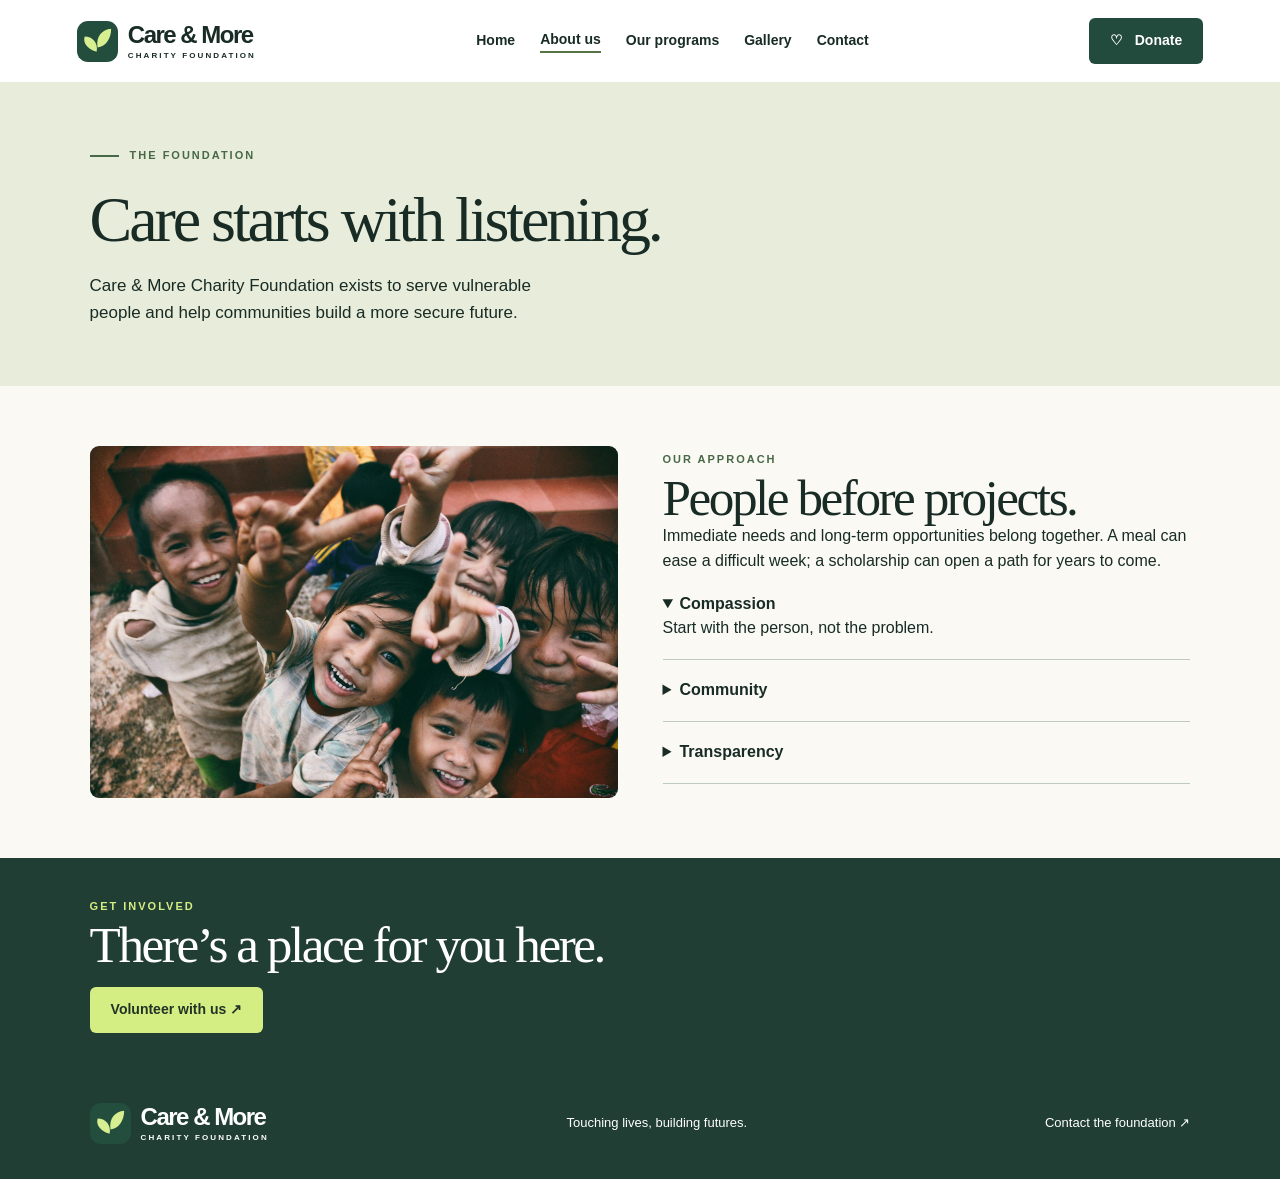
==== about.html @ abaeac08 "Add files via upload" ====
<!doctype html><html lang="en"><head><meta charset="utf-8"><meta name="viewport" content="width=device-width,initial-scale=1"><title>About us | Care &amp; More Charity Foundation</title><link rel="stylesheet" href="style.css"><script defer src="main.js"></script></head><body><a class="skip" href="#main">Skip to content</a><header><a class="brand" href="index.html"><svg class="mark" viewBox="0 0 48 48" aria-hidden="true"><rect width="48" height="48" rx="13" fill="#234d3c"/><g fill="#d7ee91"><path d="M23 36C10 32 7 24 9 18c9 0 16 7 14 18Z"/><path d="M24 31c-2-13 5-21 16-22 0 11-6 21-16 22Z"/></g></svg><span>Care &amp; More<small>CHARITY FOUNDATION</small></span></a><button aria-expanded="false" aria-controls="navigation" class="menu">Menu</button><nav id="navigation"><a  href="index.html">Home</a><a aria-current=page href="about.html">About us</a><a  href="services.html">Our programs</a><a  href="gallery.html">Gallery</a><a  href="contact.html">Contact</a></nav><a class="btn dark" href="donate.html">♡ &nbsp; Donate</a></header><main id="main"><section class="intro"><span class="ey">The foundation</span><h1>Care starts with listening.</h1><p>Care & More Charity Foundation exists to serve vulnerable people and help communities build a more secure future.</p></section><section class="section split"><img class="feature" src="img/hero.jpg" alt="Children gathered together outdoors"><div><span class="ey">Our approach</span><h2>People before projects.</h2><p>Immediate needs and long-term opportunities belong together. A meal can ease a difficult week; a scholarship can open a path for years to come.</p><details open><summary>Compassion</summary>Start with the person, not the problem.</details><details><summary>Community</summary>Listen to local priorities before deciding how to help.</details><details><summary>Transparency</summary>Make it easy to ask questions about our work.</details></div></section><section class="band"><span class="ey" style="color:#d5ee83">Get involved</span><h2>There’s a place for you here.</h2><a class="btn" href="contact.html?topic=Volunteering">Volunteer with us ↗</a></section></main><footer><a class="brand" href="index.html"><svg class="mark" viewBox="0 0 48 48" aria-hidden="true"><rect width="48" height="48" rx="13" fill="#234d3c"/><g fill="#d7ee91"><path d="M23 36C10 32 7 24 9 18c9 0 16 7 14 18Z"/><path d="M24 31c-2-13 5-21 16-22 0 11-6 21-16 22Z"/></g></svg><span>Care &amp; More<small>CHARITY FOUNDATION</small></span></a><span>Touching lives, building futures.</span><a href="contact.html">Contact the foundation ↗</a></footer></body></html>
---- style.css ----
*{box-sizing:border-box}body{margin:0;color:#182b25;background:#faf9f3;font:16px/1.55 Arial,Helvetica,sans-serif}a{color:inherit;text-decoration:none}a:hover{text-decoration:underline;text-underline-offset:4px}header,footer,.row,.brand,nav,.actions,.strip,.caption{display:flex;align-items:center}header{height:82px;justify-content:space-between;background:white;padding:0 6%;gap:20px}.brand{gap:10px;line-height:1;font-size:24px;font-weight:800;letter-spacing:-1.5px}.brand small{display:block;font-size:8px;letter-spacing:2.1px;margin-top:5px}.mark{width:41px;height:41px}nav{gap:25px;font-size:14px;font-weight:600}nav a[aria-current]{border-bottom:2px solid #577446}.btn,button{display:inline-flex;align-items:center;justify-content:center;gap:14px;border:0;background:#d5ee83;color:#203326;border-radius:6px;padding:13px 21px;font:700 14px/1.4 Arial;cursor:pointer}.dark{background:#234b3d;color:white}.hero{position:relative;isolation:isolate;background:#24372c;color:white;padding:74px 7% 80px;min-height:520px}.hero:before{content:'';position:absolute;inset:0;background:linear-gradient(90deg,rgba(11,29,21,.9),rgba(12,27,21,.64) 40%,rgba(9,20,16,.06) 82%),url(img/hero.jpg) center 43%/cover;z-index:-1}.ey{font-size:11px;letter-spacing:2px;text-transform:uppercase;font-weight:800;color:#476948}.hero .ey{color:#e4f5b4}.hero .ey:before,.intro .ey:before{content:'';display:inline-block;width:29px;height:2px;background:currentColor;vertical-align:middle;margin-right:11px}h1,h2,h3,p{margin:0}h1,h2,h3{line-height:1.04;letter-spacing:-.048em}h1,h2{font-family:Georgia,serif;font-weight:400}h1{font-size:clamp(50px,6.5vw,96px);margin:20px 0}em{color:#daef9a}.hero p,.intro p{max-width:490px;font-size:17px}.actions{gap:23px;margin-top:27px}.textlink{font-size:14px;font-weight:700;border-bottom:1px solid currentColor}.caption{position:absolute;bottom:24px;right:6%;gap:10px;font:10px monospace;letter-spacing:1px}.strip{background:#204d3e;color:white;justify-content:space-between;padding:23px 7%;gap:20px}.strip>div{display:flex;align-items:center;gap:14px}.strip strong{font:36px Georgia;color:#d8eb9e}.strip span{font-size:13px}.section,.intro{padding:60px 7%}.intro{background:#e8eddb}.intro h1{font-size:clamp(42px,5vw,72px)}.row{justify-content:space-between;gap:20px;margin:10px 0 28px}h2{font-size:clamp(36px,4vw,57px)}.grid{display:grid;grid-template-columns:repeat(3,1fr);gap:24px}.card{border-bottom:1px solid #bfc9b7;padding:0 0 24px}.pic{position:relative;margin-bottom:18px}.pic img,.feature{width:100%;height:235px;object-fit:cover;border-radius:9px}.tag{position:absolute;top:13px;left:13px;background:#faf9f3;border-radius:20px;padding:5px 12px;font-size:10px;font-weight:bold;letter-spacing:1px}.card h3{font:normal 29px Georgia;margin:9px 0}.card p{color:#516259}.split{display:grid;grid-template-columns:1fr 1fr;gap:45px}.feature{height:100%;min-height:270px}.form{display:grid;gap:15px;max-width:640px}label{font-weight:700;font-size:14px}input,select,textarea{display:block;width:100%;padding:12px;border:1px solid #a6b5aa;background:white;border-radius:5px;font:inherit;margin-top:4px}.band,footer{padding:35px 7%;background:#203e33;color:white}footer{justify-content:space-between;gap:20px;flex-wrap:wrap;font-size:13px}.menu{display:none}details{border-bottom:1px solid #bdcbbd;padding:18px 0}summary{cursor:pointer;font-weight:bold}.skip{position:absolute;left:-200px}.skip:focus{left:0;z-index:10;background:white}.band h2{margin-bottom:16px}@media(max-width:850px){header{padding:0 5%;height:70px}.menu{display:block;margin-left:auto}nav{display:none;position:absolute;top:70px;left:0;right:0;z-index:5;background:white;padding:24px;flex-direction:column}nav.open{display:flex}.grid{grid-template-columns:1fr 1fr}.strip{flex-wrap:wrap}.hero{min-height:475px}.split{grid-template-columns:1fr}}@media(max-width:580px){.grid{grid-template-columns:1fr}.hero:before{background-position:60% center}.hero{padding:65px 6%}.hero p{font-size:16px}.strip{padding:15px 6%;gap:7px}.strip>div{display:block}.strip strong,.strip span{display:block}.strip strong{font-size:25px}.strip span{font-size:11px}.row{align-items:start;flex-direction:column}.section,.intro{padding:40px 6%}.brand{font-size:19px}.mark{width:34px}.menu,header .btn{padding:10px}.caption{font-size:8px}}
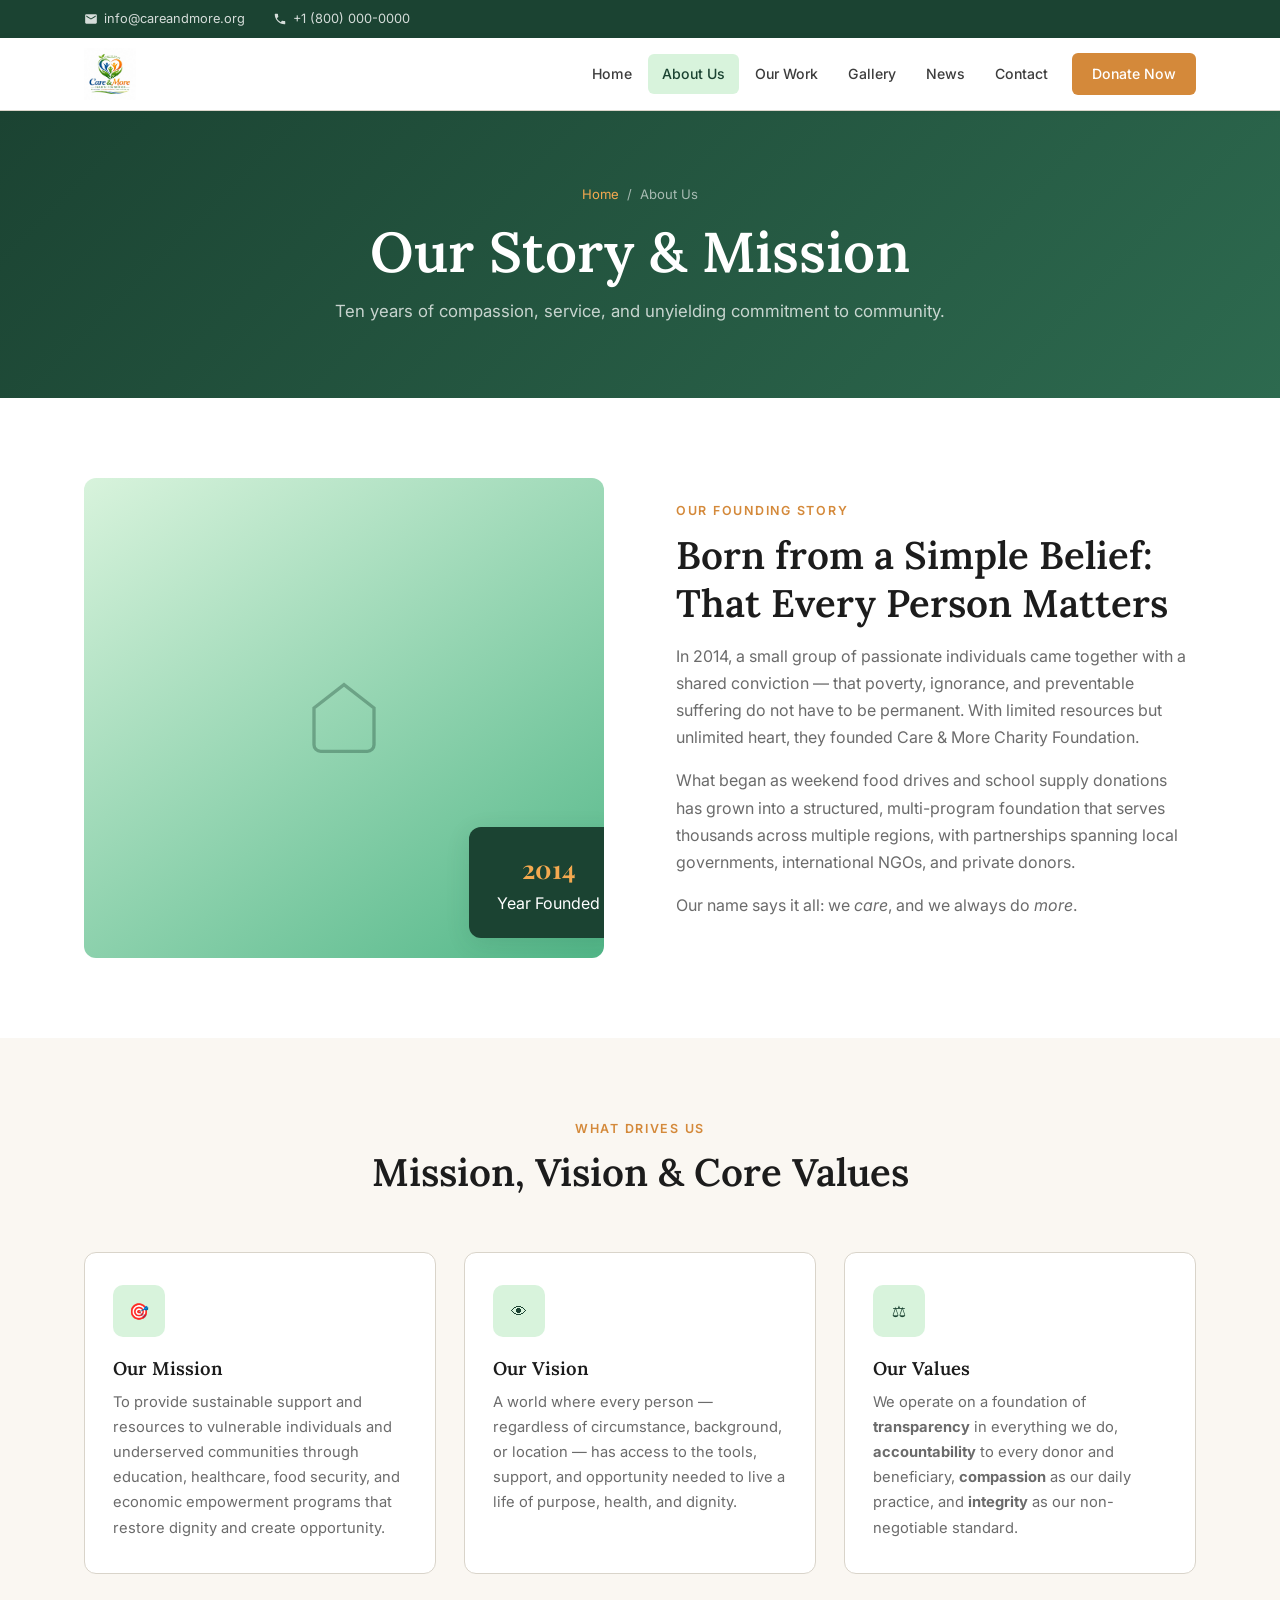
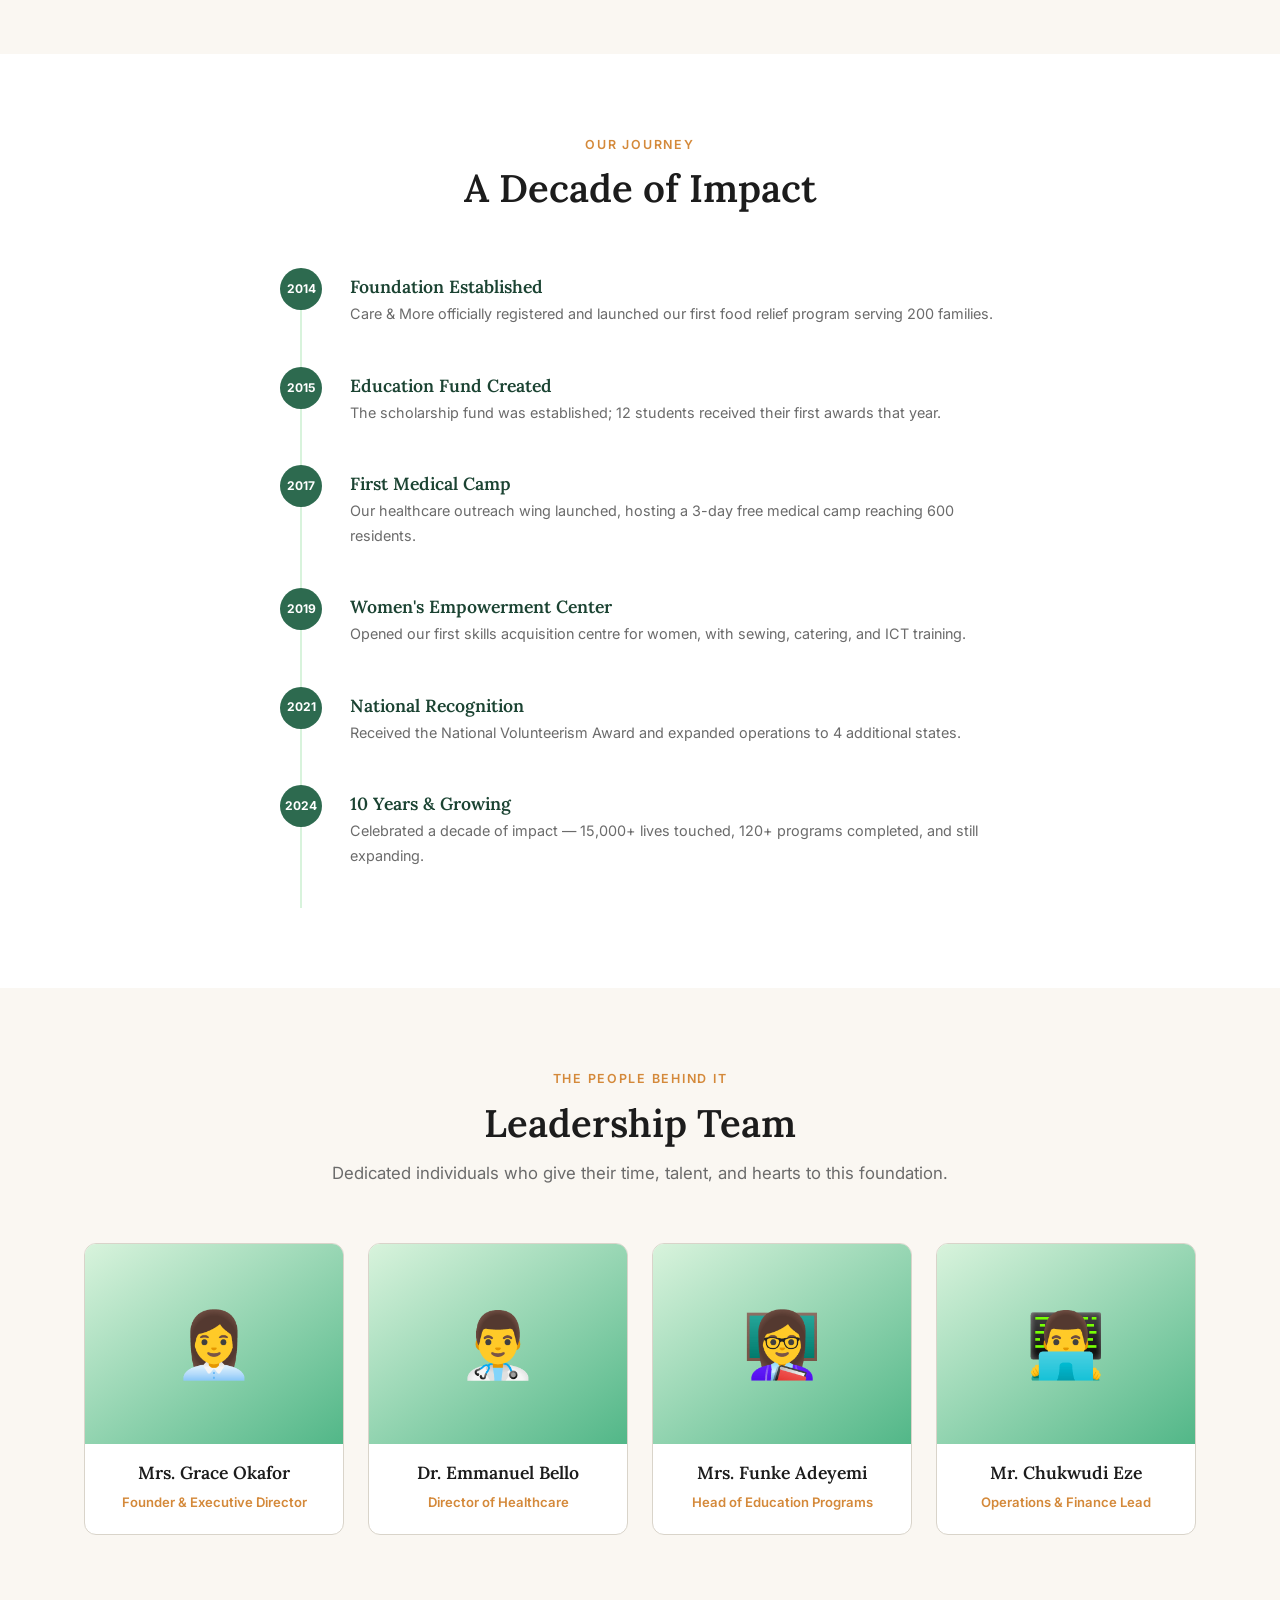
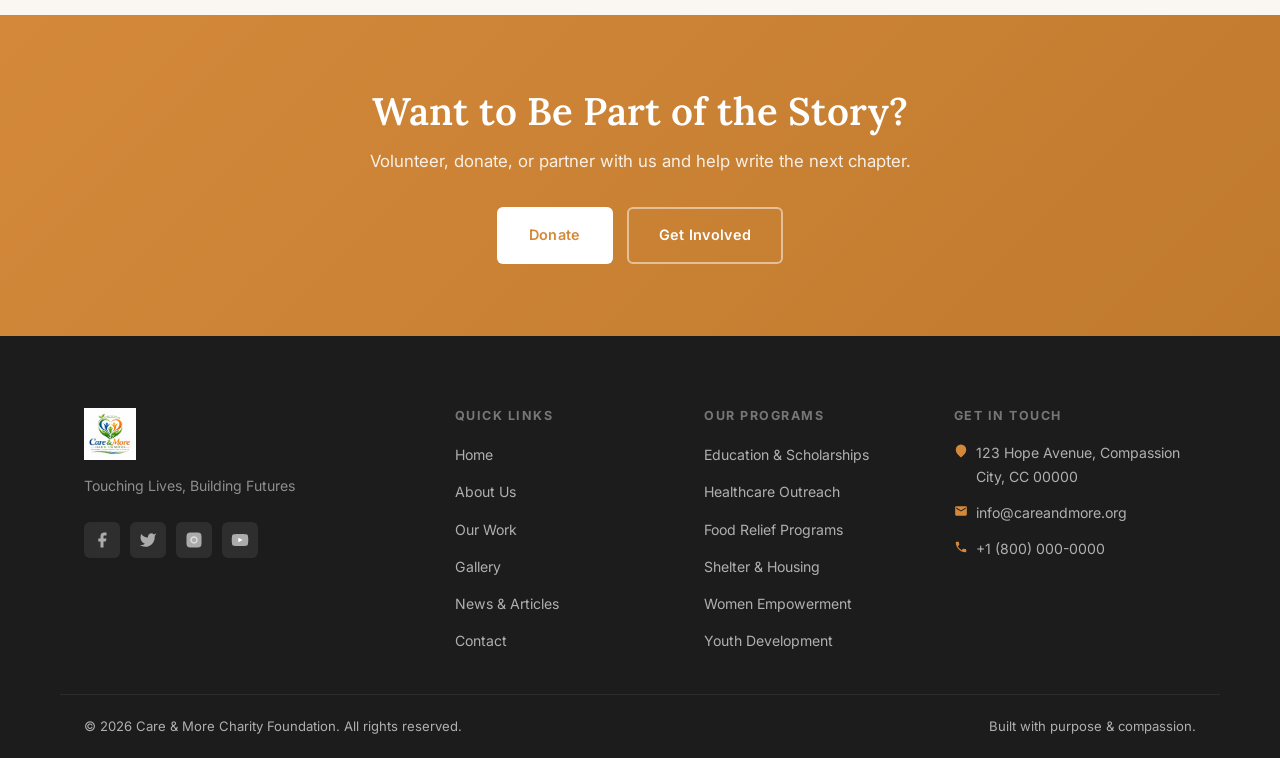
==== commit 4adae285: "Add files via upload" ====
--- a/about.html
+++ b/about.html
@@ -1 +1,271 @@
-<!doctype html><html lang="en"><head><meta charset="utf-8"><meta name="viewport" content="width=device-width,initial-scale=1"><title>About us | Care &amp; More Charity Foundation</title><link rel="stylesheet" href="style.css"><script defer src="main.js"></script></head><body><a class="skip" href="#main">Skip to content</a><header><a class="brand" href="index.html"><svg class="mark" viewBox="0 0 48 48" aria-hidden="true"><rect width="48" height="48" rx="13" fill="#234d3c"/><g fill="#d7ee91"><path d="M23 36C10 32 7 24 9 18c9 0 16 7 14 18Z"/><path d="M24 31c-2-13 5-21 16-22 0 11-6 21-16 22Z"/></g></svg><span>Care &amp; More<small>CHARITY FOUNDATION</small></span></a><button aria-expanded="false" aria-controls="navigation" class="menu">Menu</button><nav id="navigation"><a  href="index.html">Home</a><a aria-current=page href="about.html">About us</a><a  href="services.html">Our programs</a><a  href="gallery.html">Gallery</a><a  href="contact.html">Contact</a></nav><a class="btn dark" href="donate.html">♡ &nbsp; Donate</a></header><main id="main"><section class="intro"><span class="ey">The foundation</span><h1>Care starts with listening.</h1><p>Care & More Charity Foundation exists to serve vulnerable people and help communities build a more secure future.</p></section><section class="section split"><img class="feature" src="img/hero.jpg" alt="Children gathered together outdoors"><div><span class="ey">Our approach</span><h2>People before projects.</h2><p>Immediate needs and long-term opportunities belong together. A meal can ease a difficult week; a scholarship can open a path for years to come.</p><details open><summary>Compassion</summary>Start with the person, not the problem.</details><details><summary>Community</summary>Listen to local priorities before deciding how to help.</details><details><summary>Transparency</summary>Make it easy to ask questions about our work.</details></div></section><section class="band"><span class="ey" style="color:#d5ee83">Get involved</span><h2>There’s a place for you here.</h2><a class="btn" href="contact.html?topic=Volunteering">Volunteer with us ↗</a></section></main><footer><a class="brand" href="index.html"><svg class="mark" viewBox="0 0 48 48" aria-hidden="true"><rect width="48" height="48" rx="13" fill="#234d3c"/><g fill="#d7ee91"><path d="M23 36C10 32 7 24 9 18c9 0 16 7 14 18Z"/><path d="M24 31c-2-13 5-21 16-22 0 11-6 21-16 22Z"/></g></svg><span>Care &amp; More<small>CHARITY FOUNDATION</small></span></a><span>Touching lives, building futures.</span><a href="contact.html">Contact the foundation ↗</a></footer></body></html>+<!DOCTYPE html>
+<html lang="en">
+<head>
+    <meta charset="UTF-8">
+    <meta name="viewport" content="width=device-width, initial-scale=1.0">
+    <title>About Us — Care & More Charity Foundation</title>
+    <meta name="description" content="Learn the story, mission, and team behind Care &amp; More Charity Foundation.">
+    <link rel="preconnect" href="https://fonts.googleapis.com">
+    <link href="https://fonts.googleapis.com/css2?family=Lora:ital,wght@0,400;0,600;1,400&family=Inter:wght@400;500;600&family=Playfair+Display:wght@700&display=swap" rel="stylesheet">
+    <link rel="stylesheet" href="assets/css/main.css">
+</head>
+<body class="page-about">
+
+<!-- Top bar -->
+<div class="topbar">
+    <div class="topbar-inner">
+        <span><svg width="14" height="14" fill="currentColor" viewBox="0 0 24 24"><path d="M20 4H4c-1.1 0-2 .9-2 2v12c0 1.1.9 2 2 2h16c1.1 0 2-.9 2-2V6c0-1.1-.9-2-2-2zm0 4l-8 5-8-5V6l8 5 8-5v2z"/></svg> info@careandmore.org</span>
+        <span><svg width="14" height="14" fill="currentColor" viewBox="0 0 24 24"><path d="M6.6 10.8c1.4 2.8 3.8 5.1 6.6 6.6l2.2-2.2c.3-.3.7-.4 1-.2 1.1.4 2.3.6 3.6.6.6 0 1 .4 1 1V20c0 .6-.4 1-1 1-9.4 0-17-7.6-17-17 0-.6.4-1 1-1h3.5c.6 0 1 .4 1 1 0 1.3.2 2.5.6 3.6.1.3 0 .7-.2 1L6.6 10.8z"/></svg> +1 (800) 000-0000</span>
+    </div>
+</div>
+
+<!-- Main nav -->
+<header class="site-header">
+    <div class="header-inner">
+        <a href="index.html" class="logo-link">
+            <img src="assets/images/logo.png" alt="Care & More Charity Foundation Logo" class="site-logo-img">        </a>
+        <button class="nav-toggle" aria-label="Open menu" onclick="document.body.classList.toggle('nav-open')">
+            <span></span><span></span><span></span>
+        </button>
+        <nav class="main-nav" role="navigation">
+            <a href="index.html"            class="">Home</a>
+            <a href="about.html"      class="active">About Us</a>
+            <a href="services.html"   class="">Our Work</a>
+            <a href="gallery.html"    class="">Gallery</a>
+            <a href="news.html"       class="">News</a>
+            <a href="contact.html"    class="">Contact</a>
+            <a href="donate.html"     class="nav-donate">Donate Now</a>
+        </nav>
+    </div>
+</header>
+
+<div class="page-hero">
+    <div class="container">
+        <div class="breadcrumb"><a href="index.html">Home</a> <span>/</span> About Us</div>
+        <h1>Our Story &amp; Mission</h1>
+        <p>Ten years of compassion, service, and unyielding commitment to community.</p>
+    </div>
+</div>
+
+<!-- Mission & Vision -->
+<section class="section">
+    <div class="container">
+        <div class="about-grid">
+            <div class="about-img-wrap">
+                <div class="about-img-placeholder" style="height:480px;background:linear-gradient(145deg,#D8F3DC,#52B788)">
+                    <svg width="80" height="80" fill="none" stroke="rgba(27,67,50,0.35)" stroke-width="1" viewBox="0 0 24 24"><path d="M3 9l9-7 9 7v11a2 2 0 0 1-2 2H5a2 2 0 0 1-2-2z"/></svg>
+                </div>
+                <div class="about-accent">
+                    <strong style="color:var(--amber-light)">2014</strong>
+                    <span>Year Founded</span>
+                </div>
+            </div>
+            <div class="about-content">
+                <span class="section-eyebrow">Our Founding Story</span>
+                <h2>Born from a Simple Belief: That Every Person Matters</h2>
+                <p>In 2014, a small group of passionate individuals came together with a shared conviction — that poverty, ignorance, and preventable suffering do not have to be permanent. With limited resources but unlimited heart, they founded Care &amp; More Charity Foundation.</p>
+                <p>What began as weekend food drives and school supply donations has grown into a structured, multi-program foundation that serves thousands across multiple regions, with partnerships spanning local governments, international NGOs, and private donors.</p>
+                <p>Our name says it all: we <em>care</em>, and we always do <em>more</em>.</p>
+            </div>
+        </div>
+    </div>
+</section>
+
+<!-- Mission / Vision / Values Cards -->
+<section class="section section-alt">
+    <div class="container">
+        <div class="section-header">
+            <span class="section-eyebrow">What Drives Us</span>
+            <h2>Mission, Vision &amp; Core Values</h2>
+        </div>
+        <div class="services-grid">
+            <div class="service-card">
+                <div class="service-icon">🎯</div>
+                <h3>Our Mission</h3>
+                <p>To provide sustainable support and resources to vulnerable individuals and underserved communities through education, healthcare, food security, and economic empowerment programs that restore dignity and create opportunity.</p>
+            </div>
+            <div class="service-card">
+                <div class="service-icon">👁</div>
+                <h3>Our Vision</h3>
+                <p>A world where every person — regardless of circumstance, background, or location — has access to the tools, support, and opportunity needed to live a life of purpose, health, and dignity.</p>
+            </div>
+            <div class="service-card">
+                <div class="service-icon">⚖️</div>
+                <h3>Our Values</h3>
+                <p>We operate on a foundation of <strong>transparency</strong> in everything we do, <strong>accountability</strong> to every donor and beneficiary, <strong>compassion</strong> as our daily practice, and <strong>integrity</strong> as our non-negotiable standard.</p>
+            </div>
+        </div>
+    </div>
+</section>
+
+<!-- Timeline -->
+<section class="section">
+    <div class="container">
+        <div class="section-header">
+            <span class="section-eyebrow">Our Journey</span>
+            <h2>A Decade of Impact</h2>
+        </div>
+        <div class="timeline">
+                        <div class="timeline-item">
+                <div class="timeline-dot">2014</div>
+                <div class="timeline-content" style="padding-top:8px">
+                    <h4>Foundation Established</h4>
+                    <p>Care & More officially registered and launched our first food relief program serving 200 families.</p>
+                </div>
+            </div>
+                        <div class="timeline-item">
+                <div class="timeline-dot">2015</div>
+                <div class="timeline-content" style="padding-top:8px">
+                    <h4>Education Fund Created</h4>
+                    <p>The scholarship fund was established; 12 students received their first awards that year.</p>
+                </div>
+            </div>
+                        <div class="timeline-item">
+                <div class="timeline-dot">2017</div>
+                <div class="timeline-content" style="padding-top:8px">
+                    <h4>First Medical Camp</h4>
+                    <p>Our healthcare outreach wing launched, hosting a 3-day free medical camp reaching 600 residents.</p>
+                </div>
+            </div>
+                        <div class="timeline-item">
+                <div class="timeline-dot">2019</div>
+                <div class="timeline-content" style="padding-top:8px">
+                    <h4>Women's Empowerment Center</h4>
+                    <p>Opened our first skills acquisition centre for women, with sewing, catering, and ICT training.</p>
+                </div>
+            </div>
+                        <div class="timeline-item">
+                <div class="timeline-dot">2021</div>
+                <div class="timeline-content" style="padding-top:8px">
+                    <h4>National Recognition</h4>
+                    <p>Received the National Volunteerism Award and expanded operations to 4 additional states.</p>
+                </div>
+            </div>
+                        <div class="timeline-item">
+                <div class="timeline-dot">2024</div>
+                <div class="timeline-content" style="padding-top:8px">
+                    <h4>10 Years & Growing</h4>
+                    <p>Celebrated a decade of impact — 15,000+ lives touched, 120+ programs completed, and still expanding.</p>
+                </div>
+            </div>
+                    </div>
+    </div>
+</section>
+
+<!-- Team -->
+<section class="section section-alt">
+    <div class="container">
+        <div class="section-header">
+            <span class="section-eyebrow">The People Behind It</span>
+            <h2>Leadership Team</h2>
+            <p>Dedicated individuals who give their time, talent, and hearts to this foundation.</p>
+        </div>
+        <div class="team-grid">
+                        <div class="team-card">
+                <div class="team-avatar">👩‍💼</div>
+                <div class="team-info">
+                    <h4>Mrs. Grace Okafor</h4>
+                    <span>Founder & Executive Director</span>
+                </div>
+            </div>
+                        <div class="team-card">
+                <div class="team-avatar">👨‍⚕️</div>
+                <div class="team-info">
+                    <h4>Dr. Emmanuel Bello</h4>
+                    <span>Director of Healthcare</span>
+                </div>
+            </div>
+                        <div class="team-card">
+                <div class="team-avatar">👩‍🏫</div>
+                <div class="team-info">
+                    <h4>Mrs. Funke Adeyemi</h4>
+                    <span>Head of Education Programs</span>
+                </div>
+            </div>
+                        <div class="team-card">
+                <div class="team-avatar">👨‍💻</div>
+                <div class="team-info">
+                    <h4>Mr. Chukwudi Eze</h4>
+                    <span>Operations &amp; Finance Lead</span>
+                </div>
+            </div>
+                    </div>
+    </div>
+</section>
+
+<section class="donate-cta">
+    <div class="container">
+        <h2>Want to Be Part of the Story?</h2>
+        <p>Volunteer, donate, or partner with us and help write the next chapter.</p>
+        <div style="display:flex;gap:14px;justify-content:center;flex-wrap:wrap">
+            <a href="donate.html" class="btn" style="background:var(--white);color:var(--amber)">Donate</a>
+            <a href="contact.html" class="btn btn-outline">Get Involved</a>
+        </div>
+    </div>
+</section>
+
+<footer class="site-footer">
+    <div class="footer-grid">
+        <div class="footer-brand">
+            <a href="index.html" class="logo-link footer-logo">
+                <img src="assets/images/logo.png" alt="Care & More Charity Foundation Logo" class="site-logo-img">            </a>
+            <p>Touching Lives, Building Futures</p>
+            <div class="social-links">
+                <a href="#" aria-label="Facebook" class="social-btn">
+                    <svg width="18" height="18" fill="currentColor" viewBox="0 0 24 24"><path d="M18 2h-3a5 5 0 0 0-5 5v3H7v4h3v8h4v-8h3l1-4h-4V7a1 1 0 0 1 1-1h3z"/></svg>
+                </a>
+                <a href="#" aria-label="Twitter" class="social-btn">
+                    <svg width="18" height="18" fill="currentColor" viewBox="0 0 24 24"><path d="M23 3a10.9 10.9 0 0 1-3.14 1.53 4.48 4.48 0 0 0-7.86 3v1A10.66 10.66 0 0 1 3 4s-4 9 5 13a11.64 11.64 0 0 1-7 2c9 5 20 0 20-11.5a4.5 4.5 0 0 0-.08-.83A7.72 7.72 0 0 0 23 3z"/></svg>
+                </a>
+                <a href="#" aria-label="Instagram" class="social-btn">
+                    <svg width="18" height="18" fill="currentColor" viewBox="0 0 24 24"><rect x="2" y="2" width="20" height="20" rx="5" ry="5"/><path d="M16 11.37A4 4 0 1 1 12.63 8 4 4 0 0 1 16 11.37z" fill="none" stroke="currentColor" stroke-width="2"/><line x1="17.5" y1="6.5" x2="17.51" y2="6.5" stroke="currentColor" stroke-width="2"/></svg>
+                </a>
+                <a href="#" aria-label="YouTube" class="social-btn">
+                    <svg width="18" height="18" fill="currentColor" viewBox="0 0 24 24"><path d="M22.54 6.42a2.78 2.78 0 0 0-1.95-1.96C18.88 4 12 4 12 4s-6.88 0-8.59.46a2.78 2.78 0 0 0-1.95 1.96A29 29 0 0 0 1 12a29 29 0 0 0 .46 5.58A2.78 2.78 0 0 0 3.41 19.6C5.12 20 12 20 12 20s6.88 0 8.59-.4a2.78 2.78 0 0 0 1.95-1.95A29 29 0 0 0 23 12a29 29 0 0 0-.46-5.58z"/><polygon points="9.75 15.02 15.5 12 9.75 8.98 9.75 15.02" fill="white"/></svg>
+                </a>
+            </div>
+        </div>
+
+        <div class="footer-col">
+            <h4>Quick Links</h4>
+            <ul>
+                <li><a href="index.html">Home</a></li>
+                <li><a href="about.html">About Us</a></li>
+                <li><a href="services.html">Our Work</a></li>
+                <li><a href="gallery.html">Gallery</a></li>
+                <li><a href="news.html">News &amp; Articles</a></li>
+                <li><a href="contact.html">Contact</a></li>
+            </ul>
+        </div>
+
+        <div class="footer-col">
+            <h4>Our Programs</h4>
+            <ul>
+                <li><a href="#">Education &amp; Scholarships</a></li>
+                <li><a href="#">Healthcare Outreach</a></li>
+                <li><a href="#">Food Relief Programs</a></li>
+                <li><a href="#">Shelter &amp; Housing</a></li>
+                <li><a href="#">Women Empowerment</a></li>
+                <li><a href="#">Youth Development</a></li>
+            </ul>
+        </div>
+
+        <div class="footer-col">
+            <h4>Get in Touch</h4>
+            <address>
+                <p><svg width="14" height="14" fill="currentColor" viewBox="0 0 24 24"><path d="M21 10c0 7-9 13-9 13s-9-6-9-13a9 9 0 0 1 18 0z"/><circle cx="12" cy="10" r="3"/></svg> 123 Hope Avenue, Compassion City, CC 00000</p>
+                <p><svg width="14" height="14" fill="currentColor" viewBox="0 0 24 24"><path d="M20 4H4c-1.1 0-2 .9-2 2v12c0 1.1.9 2 2 2h16c1.1 0 2-.9 2-2V6c0-1.1-.9-2-2-2zm0 4l-8 5-8-5V6l8 5 8-5v2z"/></svg> info@careandmore.org</p>
+                <p><svg width="14" height="14" fill="currentColor" viewBox="0 0 24 24"><path d="M6.6 10.8c1.4 2.8 3.8 5.1 6.6 6.6l2.2-2.2c.3-.3.7-.4 1-.2 1.1.4 2.3.6 3.6.6.6 0 1 .4 1 1V20c0 .6-.4 1-1 1-9.4 0-17-7.6-17-17 0-.6.4-1 1-1h3.5c.6 0 1 .4 1 1 0 1.3.2 2.5.6 3.6.1.3 0 .7-.2 1L6.6 10.8z"/></svg> +1 (800) 000-0000</p>
+            </address>
+        </div>
+    </div>
+
+    <div class="footer-bottom">
+        <p>&copy; 2026 Care & More Charity Foundation. All rights reserved.</p>
+        <p>Built with purpose &amp; compassion.</p>
+    </div>
+</footer>
+
+<script src="assets/js/main.js"></script>
+</body>
+</html>
--- a/assets/css/main.css
+++ b/assets/css/main.css
@@ -0,0 +1,1020 @@
+/* ============================================================
+   Care & More Charity Foundation — Main Stylesheet
+   Palette: Deep forest green + warm amber gold + ivory cream
+   Typography: Playfair Display (hero) · Lora (headings) · Inter (body)
+   ============================================================ */
+
+/* ── Tokens ─────────────────────────────────────────────── */
+:root {
+    --green-deep:   #1B4332;
+    --green-mid:    #2D6A4F;
+    --green-light:  #52B788;
+    --green-pale:   #D8F3DC;
+    --amber:        #D4893A;
+    --amber-light:  #F4A950;
+    --amber-pale:   #FDF0E0;
+    --ivory:        #FAF7F2;
+    --ink:          #1C1C1C;
+    --ink-mid:      #3D3D3D;
+    --ink-soft:     #6B6B6B;
+    --rule:         #D9D4CA;
+    --white:        #FFFFFF;
+    --shadow-sm:    0 2px 8px rgba(27,67,50,0.08);
+    --shadow-md:    0 6px 24px rgba(27,67,50,0.12);
+    --shadow-lg:    0 16px 48px rgba(27,67,50,0.16);
+    --radius:       6px;
+    --radius-lg:    12px;
+    --transition:   0.28s ease;
+    --max-width:    1160px;
+}
+
+/* ── Reset ───────────────────────────────────────────────── */
+*, *::before, *::after { box-sizing: border-box; margin: 0; padding: 0; }
+html { scroll-behavior: smooth; }
+body {
+    font-family: 'Inter', system-ui, sans-serif;
+    font-size: 16px;
+    line-height: 1.7;
+    color: var(--ink);
+    background: var(--white);
+    overflow-x: hidden;
+}
+img { max-width: 100%; height: auto; display: block; }
+a { color: inherit; text-decoration: none; }
+ul { list-style: none; }
+address { font-style: normal; }
+button { cursor: pointer; font-family: inherit; }
+
+/* ── Typography ──────────────────────────────────────────── */
+h1, h2, h3, h4, h5 {
+    font-family: 'Lora', Georgia, serif;
+    font-weight: 600;
+    line-height: 1.25;
+    color: var(--ink);
+}
+h1 { font-size: clamp(2rem, 4.5vw, 3.5rem); }
+h2 { font-size: clamp(1.6rem, 3vw, 2.4rem); }
+h3 { font-size: clamp(1.2rem, 2vw, 1.6rem); }
+h4 { font-size: 1.1rem; }
+
+.display-headline {
+    font-family: 'Playfair Display', Georgia, serif;
+    font-weight: 700;
+    line-height: 1.15;
+}
+.section-eyebrow {
+    font-family: 'Inter', sans-serif;
+    font-size: 0.78rem;
+    font-weight: 600;
+    letter-spacing: 0.14em;
+    text-transform: uppercase;
+    color: var(--amber);
+    margin-bottom: 0.6rem;
+    display: block;
+}
+
+/* ── Layout helpers ──────────────────────────────────────── */
+.container {
+    max-width: var(--max-width);
+    margin: 0 auto;
+    padding: 0 24px;
+}
+.section { padding: 80px 0; }
+.section-alt { background: var(--ivory); }
+.section-green { background: var(--green-deep); color: var(--white); }
+.section-green h2, .section-green h3, .section-green p { color: var(--white); }
+
+.section-header { text-align: center; max-width: 680px; margin: 0 auto 56px; }
+.section-header p { color: var(--ink-soft); margin-top: 12px; font-size: 1.05rem; }
+
+/* ── Buttons ─────────────────────────────────────────────── */
+.btn {
+    display: inline-flex;
+    align-items: center;
+    gap: 8px;
+    padding: 14px 30px;
+    border-radius: var(--radius);
+    font-weight: 600;
+    font-size: 0.9rem;
+    letter-spacing: 0.02em;
+    transition: all var(--transition);
+    border: 2px solid transparent;
+}
+.btn-primary {
+    background: var(--amber);
+    color: var(--white);
+    border-color: var(--amber);
+}
+.btn-primary:hover {
+    background: #c07a2e;
+    border-color: #c07a2e;
+    transform: translateY(-2px);
+    box-shadow: 0 8px 20px rgba(212,137,58,0.35);
+}
+.btn-outline {
+    background: transparent;
+    color: var(--white);
+    border-color: rgba(255,255,255,0.5);
+}
+.btn-outline:hover {
+    background: rgba(255,255,255,0.12);
+    border-color: var(--white);
+}
+.btn-green {
+    background: var(--green-mid);
+    color: var(--white);
+    border-color: var(--green-mid);
+}
+.btn-green:hover {
+    background: var(--green-deep);
+    transform: translateY(-2px);
+    box-shadow: 0 8px 20px rgba(45,106,79,0.35);
+}
+
+/* ── Top bar ─────────────────────────────────────────────── */
+.topbar {
+    background: var(--green-deep);
+    color: rgba(255,255,255,0.82);
+    font-size: 0.8rem;
+    padding: 8px 0;
+}
+.topbar-inner {
+    max-width: var(--max-width);
+    margin: 0 auto;
+    padding: 0 24px;
+    display: flex;
+    gap: 28px;
+    flex-wrap: wrap;
+}
+.topbar-inner span {
+    display: flex;
+    align-items: center;
+    gap: 6px;
+}
+
+/* ── Site Header ─────────────────────────────────────────── */
+.site-header {
+    position: sticky;
+    top: 0;
+    z-index: 900;
+    background: var(--white);
+    border-bottom: 1px solid var(--rule);
+    box-shadow: var(--shadow-sm);
+}
+.header-inner {
+    max-width: var(--max-width);
+    margin: 0 auto;
+    padding: 0 24px;
+    display: flex;
+    align-items: center;
+    justify-content: space-between;
+    height: 72px;
+}
+.logo-link { display: flex; align-items: center; }
+.site-logo-img { height: 52px; width: auto; }
+.site-logo-text {
+    font-family: 'Playfair Display', Georgia, serif;
+    font-size: 1.1rem;
+    font-weight: 700;
+    color: var(--green-deep);
+    line-height: 1.2;
+    max-width: 200px;
+}
+.main-nav {
+    display: flex;
+    align-items: center;
+    gap: 2px;
+}
+.main-nav a {
+    padding: 8px 14px;
+    font-size: 0.88rem;
+    font-weight: 500;
+    color: var(--ink-mid);
+    border-radius: var(--radius);
+    transition: color var(--transition), background var(--transition);
+}
+.main-nav a:hover, .main-nav a.active {
+    color: var(--green-deep);
+    background: var(--green-pale);
+}
+.main-nav a.nav-donate {
+    background: var(--amber);
+    color: var(--white);
+    padding: 9px 20px;
+    border-radius: var(--radius);
+    margin-left: 8px;
+}
+.main-nav a.nav-donate:hover {
+    background: #c07a2e;
+}
+.nav-toggle {
+    display: none;
+    flex-direction: column;
+    gap: 5px;
+    background: none;
+    border: none;
+    padding: 6px;
+}
+.nav-toggle span {
+    display: block;
+    width: 24px;
+    height: 2px;
+    background: var(--ink);
+    border-radius: 2px;
+    transition: all var(--transition);
+}
+
+/* ── Hero ────────────────────────────────────────────────── */
+.hero {
+    position: relative;
+    background: linear-gradient(135deg, var(--green-deep) 0%, #2D5A3D 55%, #1a3a28 100%);
+    color: var(--white);
+    overflow: hidden;
+    min-height: 88vh;
+    display: flex;
+    align-items: center;
+}
+.hero::before {
+    content: '';
+    position: absolute;
+    inset: 0;
+    background: url("data:image/svg+xml,%3Csvg width='60' height='60' viewBox='0 0 60 60' xmlns='http://www.w3.org/2000/svg'%3E%3Cg fill='none' fill-rule='evenodd'%3E%3Cg fill='%23ffffff' fill-opacity='0.03'%3E%3Cpath d='M36 34v-4h-2v4h-4v2h4v4h2v-4h4v-2h-4zm0-30V0h-2v4h-4v2h4v4h2V6h4V4h-4zM6 34v-4H4v4H0v2h4v4h2v-4h4v-2H6zM6 4V0H4v4H0v2h4v4h2V6h4V4H6z'/%3E%3C/g%3E%3C/g%3E%3C/svg%3E");
+    pointer-events: none;
+}
+.hero-blob {
+    position: absolute;
+    width: 500px;
+    height: 500px;
+    border-radius: 50%;
+    background: radial-gradient(circle, rgba(82,183,136,0.18) 0%, transparent 70%);
+    top: -100px;
+    right: -80px;
+}
+.hero-blob-2 {
+    position: absolute;
+    width: 300px;
+    height: 300px;
+    border-radius: 50%;
+    background: radial-gradient(circle, rgba(212,137,58,0.12) 0%, transparent 70%);
+    bottom: -50px;
+    left: 10%;
+}
+.hero-inner {
+    position: relative;
+    z-index: 2;
+    max-width: var(--max-width);
+    margin: 0 auto;
+    padding: 80px 24px;
+    display: grid;
+    grid-template-columns: 1fr 1fr;
+    gap: 60px;
+    align-items: center;
+}
+.hero-content .eyebrow {
+    display: inline-flex;
+    align-items: center;
+    gap: 8px;
+    background: rgba(212,137,58,0.18);
+    color: var(--amber-light);
+    border: 1px solid rgba(212,137,58,0.3);
+    padding: 6px 16px;
+    border-radius: 100px;
+    font-size: 0.8rem;
+    font-weight: 600;
+    letter-spacing: 0.1em;
+    text-transform: uppercase;
+    margin-bottom: 24px;
+}
+.hero-content h1 {
+    color: var(--white);
+    margin-bottom: 20px;
+}
+.hero-content h1 em {
+    color: var(--amber-light);
+    font-style: normal;
+}
+.hero-content p {
+    font-size: 1.1rem;
+    color: rgba(255,255,255,0.8);
+    margin-bottom: 36px;
+    max-width: 500px;
+}
+.hero-actions { display: flex; gap: 14px; flex-wrap: wrap; }
+.hero-stats {
+    display: flex;
+    gap: 32px;
+    margin-top: 48px;
+    padding-top: 36px;
+    border-top: 1px solid rgba(255,255,255,0.12);
+}
+.hero-stat-num {
+    font-family: 'Playfair Display', serif;
+    font-size: 2rem;
+    font-weight: 700;
+    color: var(--amber-light);
+    display: block;
+}
+.hero-stat-label {
+    font-size: 0.82rem;
+    color: rgba(255,255,255,0.65);
+}
+.hero-visual {
+    position: relative;
+}
+.hero-img-wrap {
+    position: relative;
+    border-radius: var(--radius-lg);
+    overflow: hidden;
+    box-shadow: var(--shadow-lg);
+}
+.hero-img-placeholder {
+    background: linear-gradient(145deg, var(--green-mid), var(--green-light));
+    height: 460px;
+    display: flex;
+    flex-direction: column;
+    align-items: center;
+    justify-content: center;
+    color: rgba(255,255,255,0.6);
+    gap: 12px;
+    font-size: 0.9rem;
+}
+.hero-img-placeholder svg { opacity: 0.5; }
+.hero-badge {
+    position: absolute;
+    bottom: -20px;
+    left: -20px;
+    background: var(--amber);
+    color: var(--white);
+    padding: 16px 20px;
+    border-radius: var(--radius-lg);
+    text-align: center;
+    box-shadow: var(--shadow-md);
+}
+.hero-badge strong {
+    font-family: 'Playfair Display', serif;
+    font-size: 1.8rem;
+    display: block;
+}
+.hero-badge span { font-size: 0.78rem; }
+
+/* ── Impact Counter Strip ────────────────────────────────── */
+.impact-strip {
+    background: var(--amber);
+    padding: 40px 0;
+}
+.impact-strip-inner {
+    max-width: var(--max-width);
+    margin: 0 auto;
+    padding: 0 24px;
+    display: grid;
+    grid-template-columns: repeat(4, 1fr);
+    gap: 0;
+    text-align: center;
+}
+.impact-item {
+    padding: 0 20px;
+    border-right: 1px solid rgba(255,255,255,0.25);
+}
+.impact-item:last-child { border-right: none; }
+.impact-num {
+    font-family: 'Playfair Display', serif;
+    font-size: 2.6rem;
+    font-weight: 700;
+    color: var(--white);
+    display: block;
+    line-height: 1;
+}
+.impact-label {
+    font-size: 0.84rem;
+    color: rgba(255,255,255,0.85);
+    margin-top: 4px;
+}
+
+/* ── About Snippet ───────────────────────────────────────── */
+.about-grid {
+    display: grid;
+    grid-template-columns: 1fr 1fr;
+    gap: 72px;
+    align-items: center;
+}
+.about-img-wrap {
+    position: relative;
+    border-radius: var(--radius-lg);
+    overflow: hidden;
+}
+.about-img-placeholder {
+    background: linear-gradient(145deg, var(--green-pale), var(--green-light));
+    height: 440px;
+    display: flex;
+    align-items: center;
+    justify-content: center;
+    color: rgba(27,67,50,0.4);
+    font-size: 0.9rem;
+}
+.about-accent {
+    position: absolute;
+    bottom: 20px;
+    right: -24px;
+    background: var(--green-deep);
+    color: var(--white);
+    padding: 20px 28px;
+    border-radius: var(--radius-lg);
+    text-align: center;
+    box-shadow: var(--shadow-md);
+}
+.about-accent strong {
+    font-family: 'Playfair Display', serif;
+    font-size: 1.6rem;
+    color: var(--amber-light);
+    display: block;
+}
+.about-content h2 { margin-bottom: 16px; }
+.about-content p { color: var(--ink-soft); margin-bottom: 16px; }
+.about-values {
+    display: grid;
+    grid-template-columns: 1fr 1fr;
+    gap: 14px;
+    margin: 28px 0;
+}
+.value-pill {
+    display: flex;
+    align-items: center;
+    gap: 10px;
+    padding: 12px 16px;
+    background: var(--green-pale);
+    border-radius: var(--radius);
+    font-size: 0.88rem;
+    font-weight: 500;
+    color: var(--green-deep);
+}
+.value-pill svg { flex-shrink: 0; color: var(--green-mid); }
+
+/* ── Services / Programs ─────────────────────────────────── */
+.services-grid {
+    display: grid;
+    grid-template-columns: repeat(3, 1fr);
+    gap: 28px;
+}
+.service-card {
+    background: var(--white);
+    border: 1px solid var(--rule);
+    border-radius: var(--radius-lg);
+    padding: 32px 28px;
+    transition: all var(--transition);
+    position: relative;
+    overflow: hidden;
+}
+.service-card::before {
+    content: '';
+    position: absolute;
+    top: 0;
+    left: 0;
+    right: 0;
+    height: 3px;
+    background: var(--green-mid);
+    transform: scaleX(0);
+    transition: transform var(--transition);
+    transform-origin: left;
+}
+.service-card:hover {
+    transform: translateY(-5px);
+    box-shadow: var(--shadow-md);
+    border-color: var(--green-pale);
+}
+.service-card:hover::before { transform: scaleX(1); }
+.service-icon {
+    width: 52px;
+    height: 52px;
+    background: var(--green-pale);
+    border-radius: 10px;
+    display: flex;
+    align-items: center;
+    justify-content: center;
+    margin-bottom: 20px;
+    color: var(--green-deep);
+}
+.service-card h3 { margin-bottom: 10px; font-size: 1.15rem; }
+.service-card p { color: var(--ink-soft); font-size: 0.92rem; }
+
+/* ── Gallery Grid ────────────────────────────────────────── */
+.gallery-grid {
+    display: grid;
+    grid-template-columns: repeat(auto-fill, minmax(280px, 1fr));
+    gap: 16px;
+}
+.gallery-item {
+    position: relative;
+    border-radius: var(--radius-lg);
+    overflow: hidden;
+    background: var(--green-pale);
+    aspect-ratio: 4/3;
+    cursor: pointer;
+}
+.gallery-item img {
+    width: 100%;
+    height: 100%;
+    object-fit: cover;
+    transition: transform 0.4s ease;
+}
+.gallery-item:hover img { transform: scale(1.06); }
+.gallery-overlay {
+    position: absolute;
+    inset: 0;
+    background: linear-gradient(to top, rgba(27,67,50,0.75) 0%, transparent 60%);
+    opacity: 0;
+    transition: opacity var(--transition);
+    display: flex;
+    align-items: flex-end;
+    padding: 16px;
+    color: var(--white);
+    font-size: 0.88rem;
+    font-weight: 500;
+}
+.gallery-item:hover .gallery-overlay { opacity: 1; }
+.gallery-placeholder {
+    display: flex;
+    align-items: center;
+    justify-content: center;
+    color: var(--green-mid);
+    font-size: 0.85rem;
+    text-align: center;
+    padding: 20px;
+    flex-direction: column;
+    gap: 8px;
+    height: 100%;
+}
+
+/* ── News / Articles ─────────────────────────────────────── */
+.news-grid {
+    display: grid;
+    grid-template-columns: repeat(auto-fill, minmax(320px, 1fr));
+    gap: 28px;
+}
+.news-card {
+    background: var(--white);
+    border: 1px solid var(--rule);
+    border-radius: var(--radius-lg);
+    overflow: hidden;
+    transition: all var(--transition);
+}
+.news-card:hover {
+    transform: translateY(-4px);
+    box-shadow: var(--shadow-md);
+}
+.news-card-img {
+    height: 200px;
+    background: linear-gradient(145deg, var(--green-pale), var(--green-light));
+    display: flex;
+    align-items: center;
+    justify-content: center;
+    color: var(--green-mid);
+    font-size: 0.85rem;
+    overflow: hidden;
+}
+.news-card-img img {
+    width: 100%;
+    height: 100%;
+    object-fit: cover;
+}
+.news-card-body { padding: 24px; }
+.news-card-meta {
+    display: flex;
+    align-items: center;
+    gap: 12px;
+    margin-bottom: 10px;
+    font-size: 0.8rem;
+    color: var(--ink-soft);
+}
+.news-tag {
+    background: var(--green-pale);
+    color: var(--green-deep);
+    padding: 3px 10px;
+    border-radius: 100px;
+    font-size: 0.75rem;
+    font-weight: 600;
+}
+.news-card h3 { font-size: 1.05rem; margin-bottom: 8px; }
+.news-card h3 a:hover { color: var(--green-mid); }
+.news-card p { font-size: 0.88rem; color: var(--ink-soft); }
+.read-more {
+    display: inline-flex;
+    align-items: center;
+    gap: 6px;
+    color: var(--amber);
+    font-weight: 600;
+    font-size: 0.85rem;
+    margin-top: 14px;
+    transition: gap var(--transition);
+}
+.read-more:hover { gap: 10px; }
+
+/* ── Testimonial / Quote strip ───────────────────────────── */
+.quote-section {
+    background: var(--green-deep);
+    padding: 72px 0;
+    text-align: center;
+}
+.quote-section blockquote {
+    max-width: 760px;
+    margin: 0 auto;
+}
+.quote-section blockquote p {
+    font-family: 'Lora', serif;
+    font-size: clamp(1.2rem, 2.5vw, 1.75rem);
+    color: var(--white);
+    font-style: italic;
+    line-height: 1.5;
+    margin-bottom: 24px;
+}
+.quote-section blockquote cite {
+    color: var(--amber-light);
+    font-size: 0.9rem;
+    font-style: normal;
+    font-weight: 600;
+}
+
+/* ── Donate CTA ──────────────────────────────────────────── */
+.donate-cta {
+    background: linear-gradient(135deg, var(--amber) 0%, #c07a2e 100%);
+    padding: 72px 0;
+    text-align: center;
+}
+.donate-cta h2 { color: var(--white); margin-bottom: 12px; }
+.donate-cta p { color: rgba(255,255,255,0.88); margin-bottom: 32px; font-size: 1.05rem; }
+.donate-amounts {
+    display: flex;
+    justify-content: center;
+    gap: 12px;
+    flex-wrap: wrap;
+    margin-bottom: 28px;
+}
+.donate-pill {
+    background: rgba(255,255,255,0.18);
+    color: var(--white);
+    border: 2px solid rgba(255,255,255,0.35);
+    padding: 10px 24px;
+    border-radius: 100px;
+    font-weight: 700;
+    font-size: 1rem;
+    cursor: pointer;
+    transition: all var(--transition);
+}
+.donate-pill:hover, .donate-pill.selected {
+    background: var(--white);
+    color: var(--amber);
+    border-color: var(--white);
+}
+
+/* ── Page hero (inner pages) ─────────────────────────────── */
+.page-hero {
+    background: linear-gradient(135deg, var(--green-deep) 0%, var(--green-mid) 100%);
+    padding: 72px 0;
+    color: var(--white);
+    text-align: center;
+}
+.page-hero h1 { color: var(--white); margin-bottom: 10px; }
+.page-hero p { color: rgba(255,255,255,0.75); font-size: 1.05rem; }
+.breadcrumb {
+    display: flex;
+    justify-content: center;
+    gap: 8px;
+    font-size: 0.82rem;
+    color: rgba(255,255,255,0.6);
+    margin-bottom: 12px;
+}
+.breadcrumb a { color: var(--amber-light); }
+.breadcrumb a:hover { text-decoration: underline; }
+
+/* ── About page extras ───────────────────────────────────── */
+.team-grid {
+    display: grid;
+    grid-template-columns: repeat(auto-fill, minmax(220px, 1fr));
+    gap: 24px;
+}
+.team-card {
+    text-align: center;
+    background: var(--white);
+    border-radius: var(--radius-lg);
+    overflow: hidden;
+    border: 1px solid var(--rule);
+    transition: all var(--transition);
+}
+.team-card:hover { transform: translateY(-4px); box-shadow: var(--shadow-md); }
+.team-avatar {
+    height: 200px;
+    background: linear-gradient(145deg, var(--green-pale), var(--green-light));
+    display: flex;
+    align-items: center;
+    justify-content: center;
+    color: var(--green-mid);
+    font-size: 4rem;
+}
+.team-info { padding: 18px; }
+.team-info h4 { margin-bottom: 4px; }
+.team-info span { font-size: 0.82rem; color: var(--amber); font-weight: 600; }
+
+.timeline { max-width: 720px; margin: 0 auto; position: relative; }
+.timeline::before {
+    content: '';
+    position: absolute;
+    left: 20px;
+    top: 0;
+    bottom: 0;
+    width: 2px;
+    background: var(--green-pale);
+}
+.timeline-item {
+    display: flex;
+    gap: 28px;
+    padding: 0 0 40px 0;
+    position: relative;
+}
+.timeline-dot {
+    flex-shrink: 0;
+    width: 42px;
+    height: 42px;
+    background: var(--green-mid);
+    border-radius: 50%;
+    display: flex;
+    align-items: center;
+    justify-content: center;
+    color: var(--white);
+    font-size: 0.75rem;
+    font-weight: 700;
+    position: relative;
+    z-index: 1;
+}
+.timeline-content h4 { color: var(--green-deep); margin-bottom: 4px; }
+.timeline-content p { font-size: 0.9rem; color: var(--ink-soft); }
+
+/* ── Contact ─────────────────────────────────────────────── */
+.contact-layout {
+    display: grid;
+    grid-template-columns: 1fr 1.4fr;
+    gap: 60px;
+    align-items: start;
+}
+.contact-info-card {
+    background: var(--green-deep);
+    color: var(--white);
+    border-radius: var(--radius-lg);
+    padding: 40px 36px;
+}
+.contact-info-card h3 { color: var(--white); margin-bottom: 8px; }
+.contact-info-card p { color: rgba(255,255,255,0.75); margin-bottom: 32px; font-size: 0.92rem; }
+.contact-detail {
+    display: flex;
+    gap: 14px;
+    align-items: flex-start;
+    margin-bottom: 24px;
+}
+.contact-detail-icon {
+    width: 40px;
+    height: 40px;
+    background: rgba(255,255,255,0.12);
+    border-radius: 8px;
+    display: flex;
+    align-items: center;
+    justify-content: center;
+    flex-shrink: 0;
+    color: var(--amber-light);
+}
+.contact-detail-text span {
+    font-size: 0.78rem;
+    color: rgba(255,255,255,0.5);
+    display: block;
+    margin-bottom: 2px;
+    text-transform: uppercase;
+    letter-spacing: 0.08em;
+}
+.contact-detail-text p { color: var(--white); font-size: 0.92rem; margin: 0; }
+
+/* ── Forms ───────────────────────────────────────────────── */
+.form-card {
+    background: var(--white);
+    border: 1px solid var(--rule);
+    border-radius: var(--radius-lg);
+    padding: 40px 36px;
+    box-shadow: var(--shadow-sm);
+}
+.form-card h3 { margin-bottom: 24px; }
+.form-group { margin-bottom: 20px; }
+.form-group label {
+    display: block;
+    font-size: 0.85rem;
+    font-weight: 600;
+    color: var(--ink-mid);
+    margin-bottom: 6px;
+}
+.form-group input,
+.form-group textarea,
+.form-group select {
+    width: 100%;
+    padding: 12px 16px;
+    border: 1.5px solid var(--rule);
+    border-radius: var(--radius);
+    font-family: 'Inter', sans-serif;
+    font-size: 0.92rem;
+    color: var(--ink);
+    background: var(--ivory);
+    transition: border-color var(--transition);
+    outline: none;
+}
+.form-group input:focus,
+.form-group textarea:focus,
+.form-group select:focus {
+    border-color: var(--green-mid);
+    background: var(--white);
+    box-shadow: 0 0 0 3px rgba(82,183,136,0.12);
+}
+.form-group textarea { resize: vertical; min-height: 120px; }
+.form-row { display: grid; grid-template-columns: 1fr 1fr; gap: 16px; }
+.flash-msg {
+    padding: 12px 16px;
+    border-radius: var(--radius);
+    margin-bottom: 20px;
+    font-size: 0.9rem;
+    font-weight: 500;
+}
+.flash-success { background: var(--green-pale); color: var(--green-deep); }
+.flash-error   { background: #fee2e2; color: #b91c1c; }
+
+/* ── Footer ──────────────────────────────────────────────── */
+.site-footer {
+    background: var(--ink);
+    color: rgba(255,255,255,0.65);
+    padding: 72px 0 0;
+}
+.footer-grid {
+    max-width: var(--max-width);
+    margin: 0 auto;
+    padding: 0 24px;
+    display: grid;
+    grid-template-columns: 1.6fr 1fr 1fr 1.2fr;
+    gap: 48px;
+}
+.footer-brand .site-logo-text { color: var(--white); font-size: 1rem; }
+.footer-brand p {
+    margin: 14px 0 24px;
+    font-size: 0.88rem;
+    line-height: 1.7;
+    color: rgba(255,255,255,0.5);
+}
+.social-links { display: flex; gap: 10px; }
+.social-btn {
+    width: 36px;
+    height: 36px;
+    background: rgba(255,255,255,0.08);
+    border-radius: var(--radius);
+    display: flex;
+    align-items: center;
+    justify-content: center;
+    color: rgba(255,255,255,0.6);
+    transition: all var(--transition);
+}
+.social-btn:hover {
+    background: var(--green-mid);
+    color: var(--white);
+}
+.footer-col h4 {
+    font-family: 'Inter', sans-serif;
+    font-size: 0.78rem;
+    font-weight: 700;
+    letter-spacing: 0.12em;
+    text-transform: uppercase;
+    color: rgba(255,255,255,0.4);
+    margin-bottom: 18px;
+}
+.footer-col ul li + li { margin-top: 10px; }
+.footer-col ul a {
+    color: rgba(255,255,255,0.65);
+    font-size: 0.88rem;
+    transition: color var(--transition);
+}
+.footer-col ul a:hover { color: var(--amber-light); }
+.footer-col address p {
+    display: flex;
+    gap: 8px;
+    align-items: flex-start;
+    font-size: 0.88rem;
+    margin-bottom: 12px;
+}
+.footer-col address svg { flex-shrink: 0; margin-top: 3px; color: var(--amber); }
+.footer-bottom {
+    max-width: var(--max-width);
+    margin: 40px auto 0;
+    padding: 20px 24px;
+    border-top: 1px solid rgba(255,255,255,0.07);
+    display: flex;
+    justify-content: space-between;
+    align-items: center;
+    font-size: 0.82rem;
+    flex-wrap: wrap;
+    gap: 8px;
+}
+
+/* ── Donate page ─────────────────────────────────────────── */
+.donate-layout {
+    display: grid;
+    grid-template-columns: 1fr 1fr;
+    gap: 60px;
+    align-items: start;
+}
+.donate-info h2 { margin-bottom: 14px; }
+.donate-info p { color: var(--ink-soft); margin-bottom: 16px; }
+.impact-list { margin: 28px 0; }
+.impact-row {
+    display: flex;
+    gap: 16px;
+    align-items: flex-start;
+    padding: 16px 0;
+    border-bottom: 1px solid var(--rule);
+}
+.impact-row:last-child { border-bottom: none; }
+.impact-icon {
+    width: 44px;
+    height: 44px;
+    background: var(--green-pale);
+    border-radius: 8px;
+    display: flex;
+    align-items: center;
+    justify-content: center;
+    flex-shrink: 0;
+    color: var(--green-deep);
+    font-size: 1.2rem;
+}
+.impact-row-text strong { display: block; font-size: 1.1rem; color: var(--amber); }
+.impact-row-text span { font-size: 0.88rem; color: var(--ink-soft); }
+
+/* ── Lightbox ────────────────────────────────────────────── */
+.lightbox {
+    display: none;
+    position: fixed;
+    inset: 0;
+    background: rgba(0,0,0,0.9);
+    z-index: 9999;
+    align-items: center;
+    justify-content: center;
+}
+.lightbox.open { display: flex; }
+.lightbox img {
+    max-width: 90vw;
+    max-height: 85vh;
+    object-fit: contain;
+    border-radius: var(--radius);
+}
+.lightbox-close {
+    position: absolute;
+    top: 20px;
+    right: 24px;
+    color: var(--white);
+    font-size: 2rem;
+    background: none;
+    border: none;
+    cursor: pointer;
+    opacity: 0.7;
+}
+.lightbox-close:hover { opacity: 1; }
+
+/* ── Responsive ──────────────────────────────────────────── */
+@media (max-width: 1024px) {
+    .hero-inner { grid-template-columns: 1fr; }
+    .hero-visual { display: none; }
+    .about-grid { grid-template-columns: 1fr; }
+    .about-img-wrap { display: none; }
+    .services-grid { grid-template-columns: repeat(2,1fr); }
+    .footer-grid { grid-template-columns: 1fr 1fr; gap: 36px; }
+    .contact-layout { grid-template-columns: 1fr; }
+    .donate-layout { grid-template-columns: 1fr; }
+    .impact-strip-inner { grid-template-columns: repeat(2,1fr); gap: 20px; }
+    .impact-item { border-right: none; border-bottom: 1px solid rgba(255,255,255,0.25); padding-bottom: 20px; }
+    .impact-item:last-child { border-bottom: none; }
+}
+@media (max-width: 768px) {
+    .section { padding: 56px 0; }
+    .services-grid { grid-template-columns: 1fr; }
+    .nav-toggle { display: flex; }
+    .main-nav {
+        position: fixed;
+        top: 0;
+        right: -100%;
+        width: 260px;
+        height: 100vh;
+        background: var(--white);
+        flex-direction: column;
+        align-items: flex-start;
+        padding: 80px 24px 40px;
+        gap: 4px;
+        box-shadow: var(--shadow-lg);
+        transition: right var(--transition);
+        z-index: 800;
+    }
+    body.nav-open .main-nav { right: 0; }
+    .main-nav a { width: 100%; padding: 12px 16px; }
+    .main-nav a.nav-donate { margin: 8px 0 0; text-align: center; }
+    .footer-grid { grid-template-columns: 1fr; }
+    .form-row { grid-template-columns: 1fr; }
+    .hero-stats { flex-direction: column; gap: 16px; }
+    .about-values { grid-template-columns: 1fr; }
+    .impact-strip-inner { grid-template-columns: 1fr 1fr; }
+}
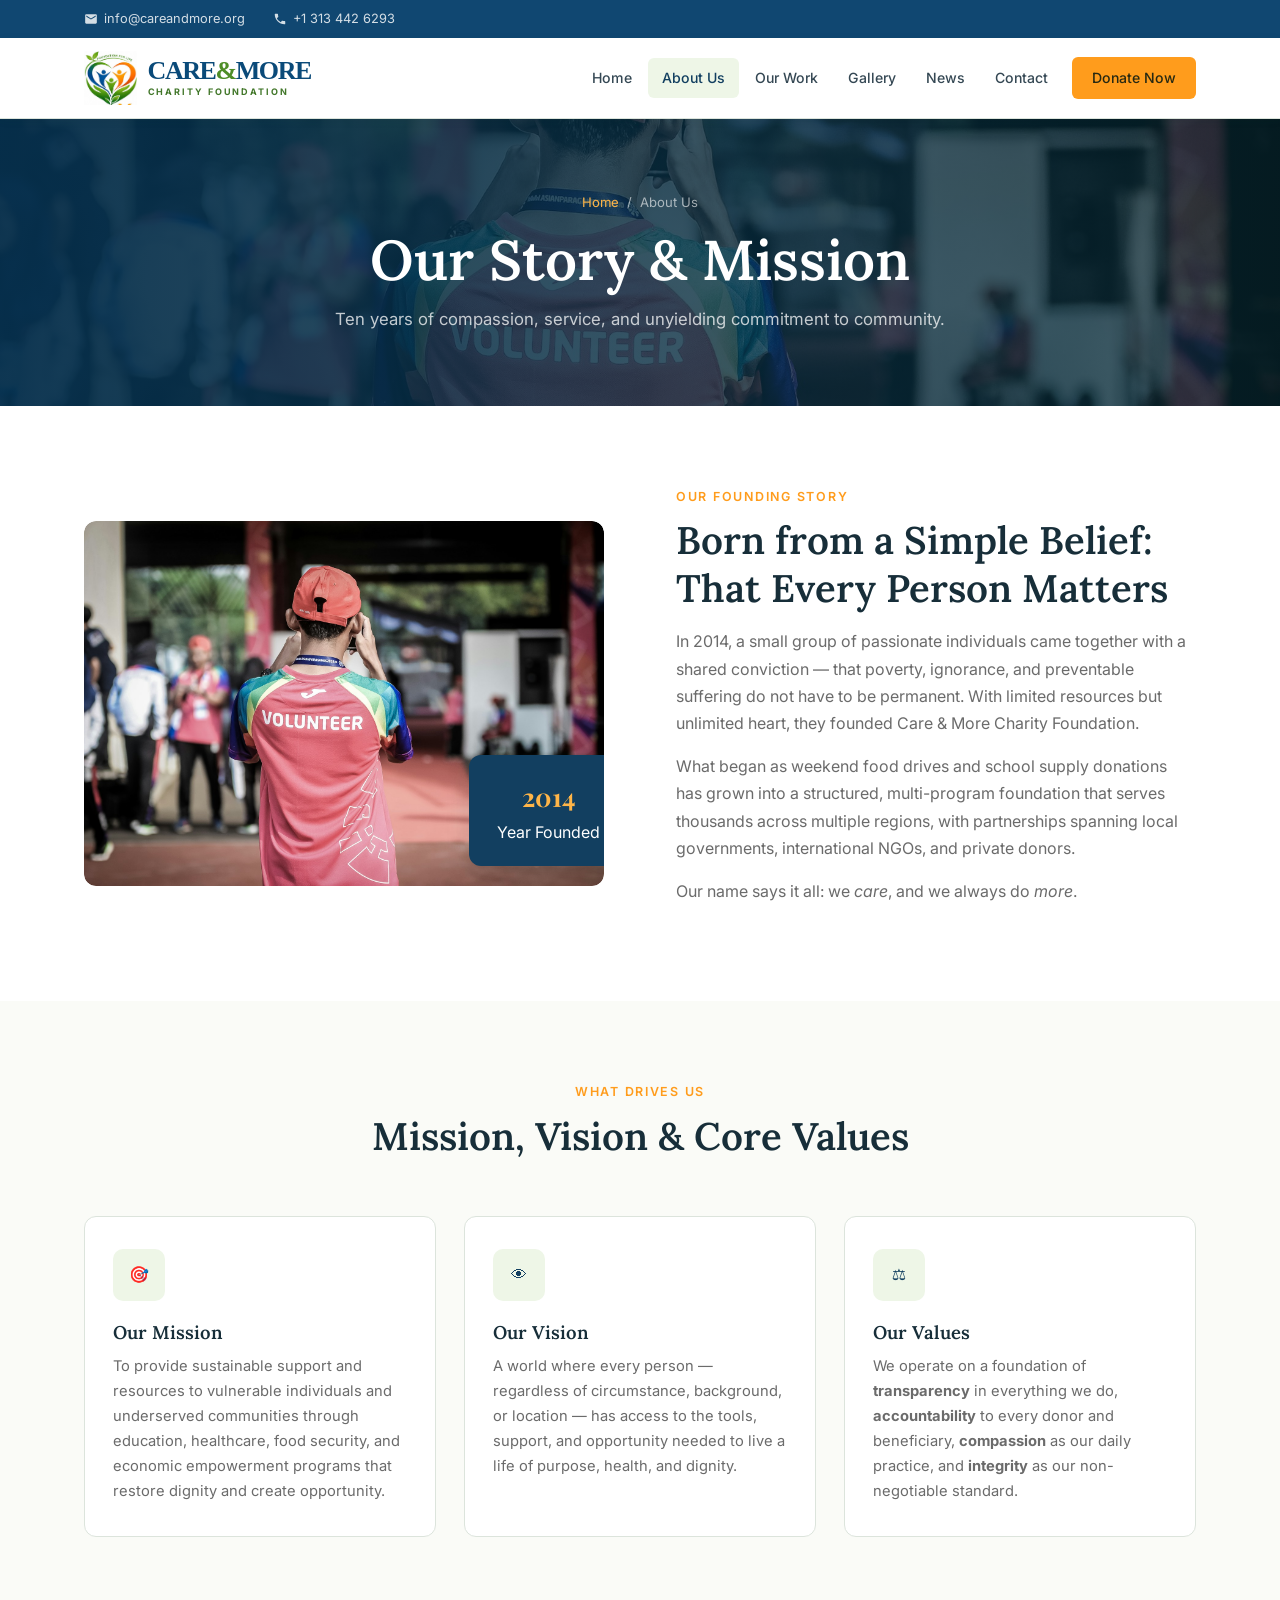
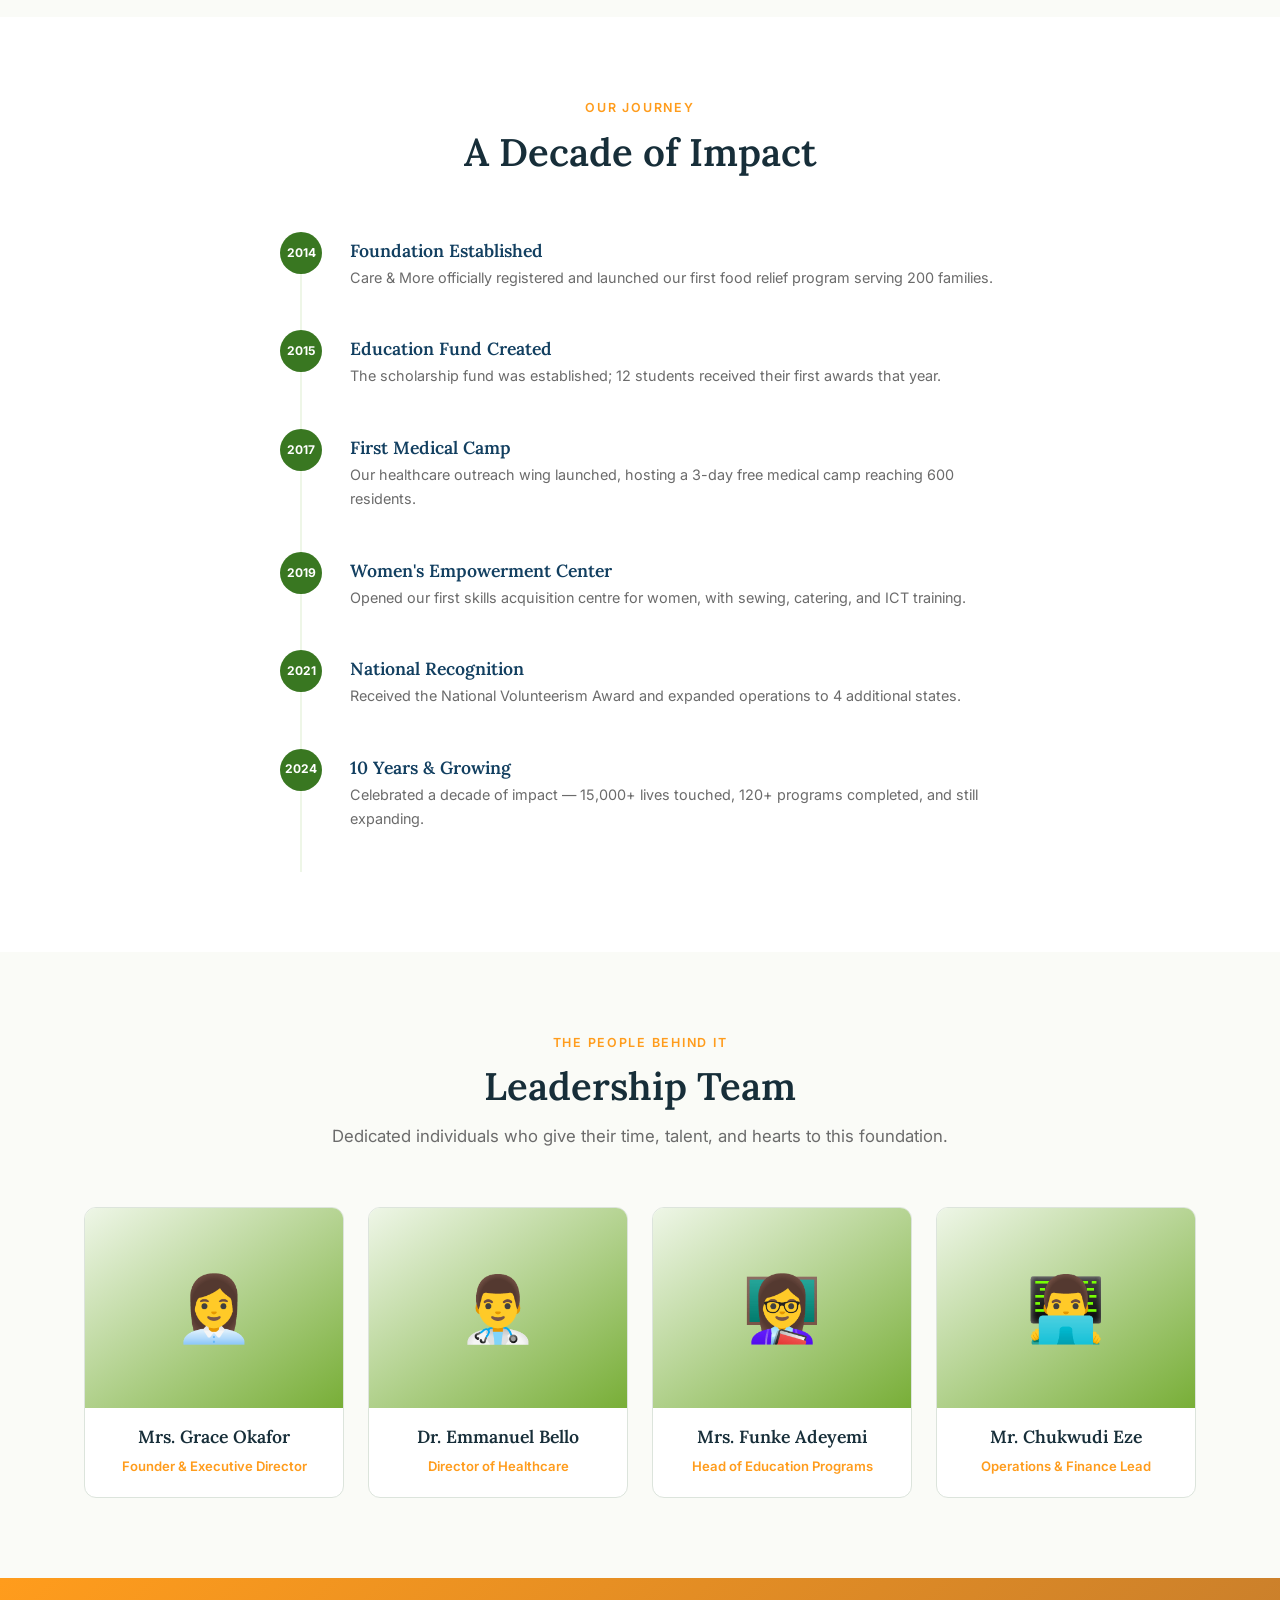
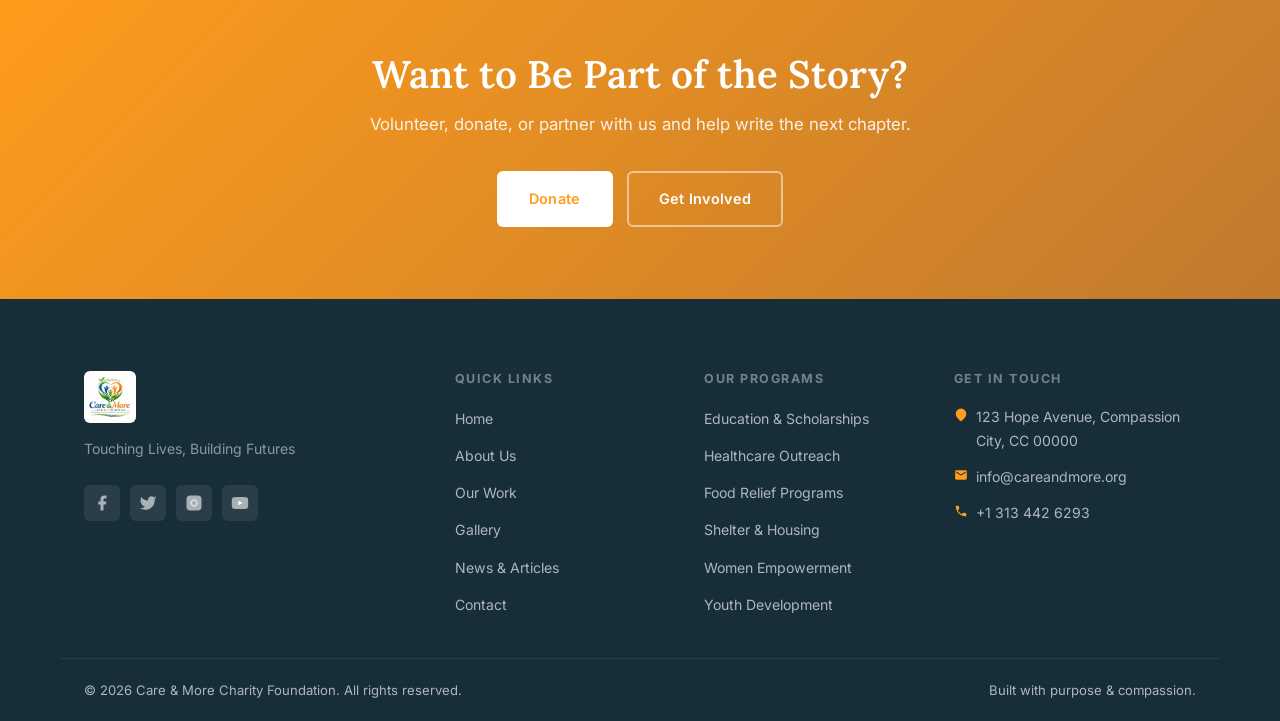
==== commit 386c0318: "Add files via upload" ====
--- a/about.html
+++ b/about.html
@@ -1,271 +1,256 @@
 <!DOCTYPE html>
+
 <html lang="en">
 <head>
-    <meta charset="UTF-8">
-    <meta name="viewport" content="width=device-width, initial-scale=1.0">
-    <title>About Us — Care & More Charity Foundation</title>
-    <meta name="description" content="Learn the story, mission, and team behind Care &amp; More Charity Foundation.">
-    <link rel="preconnect" href="https://fonts.googleapis.com">
-    <link href="https://fonts.googleapis.com/css2?family=Lora:ital,wght@0,400;0,600;1,400&family=Inter:wght@400;500;600&family=Playfair+Display:wght@700&display=swap" rel="stylesheet">
-    <link rel="stylesheet" href="assets/css/main.css">
+<meta charset="utf-8"/>
+<meta content="width=device-width, initial-scale=1.0" name="viewport"/>
+<title>About Us — Care &amp; More Charity Foundation</title>
+<meta content="Learn the story, mission, and team behind Care &amp; More Charity Foundation." name="description"/>
+<link href="https://fonts.googleapis.com" rel="preconnect"/>
+<link href="https://fonts.googleapis.com/css2?family=Lora:ital,wght@0,400;0,600;1,400&amp;family=Inter:wght@400;500;600&amp;family=Playfair+Display:wght@700&amp;display=swap" rel="stylesheet"/>
+<link href="assets/css/main.css" rel="stylesheet"/>
 </head>
 <body class="page-about">
-
 <!-- Top bar -->
 <div class="topbar">
-    <div class="topbar-inner">
-        <span><svg width="14" height="14" fill="currentColor" viewBox="0 0 24 24"><path d="M20 4H4c-1.1 0-2 .9-2 2v12c0 1.1.9 2 2 2h16c1.1 0 2-.9 2-2V6c0-1.1-.9-2-2-2zm0 4l-8 5-8-5V6l8 5 8-5v2z"/></svg> info@careandmore.org</span>
-        <span><svg width="14" height="14" fill="currentColor" viewBox="0 0 24 24"><path d="M6.6 10.8c1.4 2.8 3.8 5.1 6.6 6.6l2.2-2.2c.3-.3.7-.4 1-.2 1.1.4 2.3.6 3.6.6.6 0 1 .4 1 1V20c0 .6-.4 1-1 1-9.4 0-17-7.6-17-17 0-.6.4-1 1-1h3.5c.6 0 1 .4 1 1 0 1.3.2 2.5.6 3.6.1.3 0 .7-.2 1L6.6 10.8z"/></svg> +1 (800) 000-0000</span>
-    </div>
-</div>
-
+<div class="topbar-inner">
+<span><svg fill="currentColor" height="14" viewbox="0 0 24 24" width="14"><path d="M20 4H4c-1.1 0-2 .9-2 2v12c0 1.1.9 2 2 2h16c1.1 0 2-.9 2-2V6c0-1.1-.9-2-2-2zm0 4l-8 5-8-5V6l8 5 8-5v2z"></path></svg> info@careandmore.org</span>
+<span><svg fill="currentColor" height="14" viewbox="0 0 24 24" width="14"><path d="M6.6 10.8c1.4 2.8 3.8 5.1 6.6 6.6l2.2-2.2c.3-.3.7-.4 1-.2 1.1.4 2.3.6 3.6.6.6 0 1 .4 1 1V20c0 .6-.4 1-1 1-9.4 0-17-7.6-17-17 0-.6.4-1 1-1h3.5c.6 0 1 .4 1 1 0 1.3.2 2.5.6 3.6.1.3 0 .7-.2 1L6.6 10.8z"></path></svg> <a href="tel:+13134426293">+1 313 442 6293</a></span>
+</div>
+</div>
 <!-- Main nav -->
 <header class="site-header">
-    <div class="header-inner">
-        <a href="index.html" class="logo-link">
-            <img src="assets/images/logo.png" alt="Care & More Charity Foundation Logo" class="site-logo-img">        </a>
-        <button class="nav-toggle" aria-label="Open menu" onclick="document.body.classList.toggle('nav-open')">
-            <span></span><span></span><span></span>
-        </button>
-        <nav class="main-nav" role="navigation">
-            <a href="index.html"            class="">Home</a>
-            <a href="about.html"      class="active">About Us</a>
-            <a href="services.html"   class="">Our Work</a>
-            <a href="gallery.html"    class="">Gallery</a>
-            <a href="news.html"       class="">News</a>
-            <a href="contact.html"    class="">Contact</a>
-            <a href="donate.html"     class="nav-donate">Donate Now</a>
-        </nav>
-    </div>
+<div class="header-inner">
+<a class="logo-link" href="index.html">
+<img alt="" class="site-logo-img" src="assets/images/emblem.png"/> <span class="wordmark">CARE<span>&amp;</span>MORE <small>CHARITY FOUNDATION</small></span></a>
+<button aria-label="Open menu" class="nav-toggle" onclick="document.body.classList.toggle('nav-open')">
+<span></span><span></span><span></span>
+</button>
+<nav class="main-nav" role="navigation">
+<a class="" href="index.html">Home</a>
+<a class="active" href="about.html">About Us</a>
+<a class="" href="services.html">Our Work</a>
+<a class="" href="gallery.html">Gallery</a>
+<a class="" href="news.html">News</a>
+<a class="" href="contact.html">Contact</a>
+<a class="nav-donate" href="donate.html">Donate Now</a>
+</nav>
+</div>
 </header>
-
 <div class="page-hero">
-    <div class="container">
-        <div class="breadcrumb"><a href="index.html">Home</a> <span>/</span> About Us</div>
-        <h1>Our Story &amp; Mission</h1>
-        <p>Ten years of compassion, service, and unyielding commitment to community.</p>
-    </div>
-</div>
-
+<div class="container">
+<div class="breadcrumb"><a href="index.html">Home</a> <span>/</span> About Us</div>
+<h1>Our Story &amp; Mission</h1>
+<p>Ten years of compassion, service, and unyielding commitment to community.</p>
+</div>
+</div>
 <!-- Mission & Vision -->
 <section class="section">
-    <div class="container">
-        <div class="about-grid">
-            <div class="about-img-wrap">
-                <div class="about-img-placeholder" style="height:480px;background:linear-gradient(145deg,#D8F3DC,#52B788)">
-                    <svg width="80" height="80" fill="none" stroke="rgba(27,67,50,0.35)" stroke-width="1" viewBox="0 0 24 24"><path d="M3 9l9-7 9 7v11a2 2 0 0 1-2 2H5a2 2 0 0 1-2-2z"/></svg>
-                </div>
-                <div class="about-accent">
-                    <strong style="color:var(--amber-light)">2014</strong>
-                    <span>Year Founded</span>
-                </div>
-            </div>
-            <div class="about-content">
-                <span class="section-eyebrow">Our Founding Story</span>
-                <h2>Born from a Simple Belief: That Every Person Matters</h2>
-                <p>In 2014, a small group of passionate individuals came together with a shared conviction — that poverty, ignorance, and preventable suffering do not have to be permanent. With limited resources but unlimited heart, they founded Care &amp; More Charity Foundation.</p>
-                <p>What began as weekend food drives and school supply donations has grown into a structured, multi-program foundation that serves thousands across multiple regions, with partnerships spanning local governments, international NGOs, and private donors.</p>
-                <p>Our name says it all: we <em>care</em>, and we always do <em>more</em>.</p>
-            </div>
-        </div>
-    </div>
-</section>
-
+<div class="container">
+<div class="about-grid">
+<div class="about-img-wrap">
+<img alt="Volunteer helping at a community gathering" class="story-image" loading="lazy" src="assets/images/volunteers.jpg"/>
+<div class="about-accent">
+<strong style="color:var(--amber-light)">2014</strong>
+<span>Year Founded</span>
+</div>
+</div>
+<div class="about-content">
+<span class="section-eyebrow">Our Founding Story</span>
+<h2>Born from a Simple Belief: That Every Person Matters</h2>
+<p>In 2014, a small group of passionate individuals came together with a shared conviction — that poverty, ignorance, and preventable suffering do not have to be permanent. With limited resources but unlimited heart, they founded Care &amp; More Charity Foundation.</p>
+<p>What began as weekend food drives and school supply donations has grown into a structured, multi-program foundation that serves thousands across multiple regions, with partnerships spanning local governments, international NGOs, and private donors.</p>
+<p>Our name says it all: we <em>care</em>, and we always do <em>more</em>.</p>
+</div>
+</div>
+</div>
+</section>
 <!-- Mission / Vision / Values Cards -->
 <section class="section section-alt">
-    <div class="container">
-        <div class="section-header">
-            <span class="section-eyebrow">What Drives Us</span>
-            <h2>Mission, Vision &amp; Core Values</h2>
-        </div>
-        <div class="services-grid">
-            <div class="service-card">
-                <div class="service-icon">🎯</div>
-                <h3>Our Mission</h3>
-                <p>To provide sustainable support and resources to vulnerable individuals and underserved communities through education, healthcare, food security, and economic empowerment programs that restore dignity and create opportunity.</p>
-            </div>
-            <div class="service-card">
-                <div class="service-icon">👁</div>
-                <h3>Our Vision</h3>
-                <p>A world where every person — regardless of circumstance, background, or location — has access to the tools, support, and opportunity needed to live a life of purpose, health, and dignity.</p>
-            </div>
-            <div class="service-card">
-                <div class="service-icon">⚖️</div>
-                <h3>Our Values</h3>
-                <p>We operate on a foundation of <strong>transparency</strong> in everything we do, <strong>accountability</strong> to every donor and beneficiary, <strong>compassion</strong> as our daily practice, and <strong>integrity</strong> as our non-negotiable standard.</p>
-            </div>
-        </div>
-    </div>
-</section>
-
+<div class="container">
+<div class="section-header">
+<span class="section-eyebrow">What Drives Us</span>
+<h2>Mission, Vision &amp; Core Values</h2>
+</div>
+<div class="services-grid">
+<div class="service-card">
+<div class="service-icon">🎯</div>
+<h3>Our Mission</h3>
+<p>To provide sustainable support and resources to vulnerable individuals and underserved communities through education, healthcare, food security, and economic empowerment programs that restore dignity and create opportunity.</p>
+</div>
+<div class="service-card">
+<div class="service-icon">👁</div>
+<h3>Our Vision</h3>
+<p>A world where every person — regardless of circumstance, background, or location — has access to the tools, support, and opportunity needed to live a life of purpose, health, and dignity.</p>
+</div>
+<div class="service-card">
+<div class="service-icon">⚖️</div>
+<h3>Our Values</h3>
+<p>We operate on a foundation of <strong>transparency</strong> in everything we do, <strong>accountability</strong> to every donor and beneficiary, <strong>compassion</strong> as our daily practice, and <strong>integrity</strong> as our non-negotiable standard.</p>
+</div>
+</div>
+</div>
+</section>
 <!-- Timeline -->
 <section class="section">
-    <div class="container">
-        <div class="section-header">
-            <span class="section-eyebrow">Our Journey</span>
-            <h2>A Decade of Impact</h2>
-        </div>
-        <div class="timeline">
-                        <div class="timeline-item">
-                <div class="timeline-dot">2014</div>
-                <div class="timeline-content" style="padding-top:8px">
-                    <h4>Foundation Established</h4>
-                    <p>Care & More officially registered and launched our first food relief program serving 200 families.</p>
-                </div>
-            </div>
-                        <div class="timeline-item">
-                <div class="timeline-dot">2015</div>
-                <div class="timeline-content" style="padding-top:8px">
-                    <h4>Education Fund Created</h4>
-                    <p>The scholarship fund was established; 12 students received their first awards that year.</p>
-                </div>
-            </div>
-                        <div class="timeline-item">
-                <div class="timeline-dot">2017</div>
-                <div class="timeline-content" style="padding-top:8px">
-                    <h4>First Medical Camp</h4>
-                    <p>Our healthcare outreach wing launched, hosting a 3-day free medical camp reaching 600 residents.</p>
-                </div>
-            </div>
-                        <div class="timeline-item">
-                <div class="timeline-dot">2019</div>
-                <div class="timeline-content" style="padding-top:8px">
-                    <h4>Women's Empowerment Center</h4>
-                    <p>Opened our first skills acquisition centre for women, with sewing, catering, and ICT training.</p>
-                </div>
-            </div>
-                        <div class="timeline-item">
-                <div class="timeline-dot">2021</div>
-                <div class="timeline-content" style="padding-top:8px">
-                    <h4>National Recognition</h4>
-                    <p>Received the National Volunteerism Award and expanded operations to 4 additional states.</p>
-                </div>
-            </div>
-                        <div class="timeline-item">
-                <div class="timeline-dot">2024</div>
-                <div class="timeline-content" style="padding-top:8px">
-                    <h4>10 Years & Growing</h4>
-                    <p>Celebrated a decade of impact — 15,000+ lives touched, 120+ programs completed, and still expanding.</p>
-                </div>
-            </div>
-                    </div>
-    </div>
-</section>
-
+<div class="container">
+<div class="section-header">
+<span class="section-eyebrow">Our Journey</span>
+<h2>A Decade of Impact</h2>
+</div>
+<div class="timeline">
+<div class="timeline-item">
+<div class="timeline-dot">2014</div>
+<div class="timeline-content" style="padding-top:8px">
+<h4>Foundation Established</h4>
+<p>Care &amp; More officially registered and launched our first food relief program serving 200 families.</p>
+</div>
+</div>
+<div class="timeline-item">
+<div class="timeline-dot">2015</div>
+<div class="timeline-content" style="padding-top:8px">
+<h4>Education Fund Created</h4>
+<p>The scholarship fund was established; 12 students received their first awards that year.</p>
+</div>
+</div>
+<div class="timeline-item">
+<div class="timeline-dot">2017</div>
+<div class="timeline-content" style="padding-top:8px">
+<h4>First Medical Camp</h4>
+<p>Our healthcare outreach wing launched, hosting a 3-day free medical camp reaching 600 residents.</p>
+</div>
+</div>
+<div class="timeline-item">
+<div class="timeline-dot">2019</div>
+<div class="timeline-content" style="padding-top:8px">
+<h4>Women's Empowerment Center</h4>
+<p>Opened our first skills acquisition centre for women, with sewing, catering, and ICT training.</p>
+</div>
+</div>
+<div class="timeline-item">
+<div class="timeline-dot">2021</div>
+<div class="timeline-content" style="padding-top:8px">
+<h4>National Recognition</h4>
+<p>Received the National Volunteerism Award and expanded operations to 4 additional states.</p>
+</div>
+</div>
+<div class="timeline-item">
+<div class="timeline-dot">2024</div>
+<div class="timeline-content" style="padding-top:8px">
+<h4>10 Years &amp; Growing</h4>
+<p>Celebrated a decade of impact — 15,000+ lives touched, 120+ programs completed, and still expanding.</p>
+</div>
+</div>
+</div>
+</div>
+</section>
 <!-- Team -->
 <section class="section section-alt">
-    <div class="container">
-        <div class="section-header">
-            <span class="section-eyebrow">The People Behind It</span>
-            <h2>Leadership Team</h2>
-            <p>Dedicated individuals who give their time, talent, and hearts to this foundation.</p>
-        </div>
-        <div class="team-grid">
-                        <div class="team-card">
-                <div class="team-avatar">👩‍💼</div>
-                <div class="team-info">
-                    <h4>Mrs. Grace Okafor</h4>
-                    <span>Founder & Executive Director</span>
-                </div>
-            </div>
-                        <div class="team-card">
-                <div class="team-avatar">👨‍⚕️</div>
-                <div class="team-info">
-                    <h4>Dr. Emmanuel Bello</h4>
-                    <span>Director of Healthcare</span>
-                </div>
-            </div>
-                        <div class="team-card">
-                <div class="team-avatar">👩‍🏫</div>
-                <div class="team-info">
-                    <h4>Mrs. Funke Adeyemi</h4>
-                    <span>Head of Education Programs</span>
-                </div>
-            </div>
-                        <div class="team-card">
-                <div class="team-avatar">👨‍💻</div>
-                <div class="team-info">
-                    <h4>Mr. Chukwudi Eze</h4>
-                    <span>Operations &amp; Finance Lead</span>
-                </div>
-            </div>
-                    </div>
-    </div>
-</section>
-
+<div class="container">
+<div class="section-header">
+<span class="section-eyebrow">The People Behind It</span>
+<h2>Leadership Team</h2>
+<p>Dedicated individuals who give their time, talent, and hearts to this foundation.</p>
+</div>
+<div class="team-grid">
+<div class="team-card">
+<div class="team-avatar">👩‍💼</div>
+<div class="team-info">
+<h4>Mrs. Grace Okafor</h4>
+<span>Founder &amp; Executive Director</span>
+</div>
+</div>
+<div class="team-card">
+<div class="team-avatar">👨‍⚕️</div>
+<div class="team-info">
+<h4>Dr. Emmanuel Bello</h4>
+<span>Director of Healthcare</span>
+</div>
+</div>
+<div class="team-card">
+<div class="team-avatar">👩‍🏫</div>
+<div class="team-info">
+<h4>Mrs. Funke Adeyemi</h4>
+<span>Head of Education Programs</span>
+</div>
+</div>
+<div class="team-card">
+<div class="team-avatar">👨‍💻</div>
+<div class="team-info">
+<h4>Mr. Chukwudi Eze</h4>
+<span>Operations &amp; Finance Lead</span>
+</div>
+</div>
+</div>
+</div>
+</section>
 <section class="donate-cta">
-    <div class="container">
-        <h2>Want to Be Part of the Story?</h2>
-        <p>Volunteer, donate, or partner with us and help write the next chapter.</p>
-        <div style="display:flex;gap:14px;justify-content:center;flex-wrap:wrap">
-            <a href="donate.html" class="btn" style="background:var(--white);color:var(--amber)">Donate</a>
-            <a href="contact.html" class="btn btn-outline">Get Involved</a>
-        </div>
-    </div>
-</section>
-
+<div class="container">
+<h2>Want to Be Part of the Story?</h2>
+<p>Volunteer, donate, or partner with us and help write the next chapter.</p>
+<div style="display:flex;gap:14px;justify-content:center;flex-wrap:wrap">
+<a class="btn" href="donate.html" style="background:var(--white);color:var(--amber)">Donate</a>
+<a class="btn btn-outline" href="contact.html">Get Involved</a>
+</div>
+</div>
+</section>
 <footer class="site-footer">
-    <div class="footer-grid">
-        <div class="footer-brand">
-            <a href="index.html" class="logo-link footer-logo">
-                <img src="assets/images/logo.png" alt="Care & More Charity Foundation Logo" class="site-logo-img">            </a>
-            <p>Touching Lives, Building Futures</p>
-            <div class="social-links">
-                <a href="#" aria-label="Facebook" class="social-btn">
-                    <svg width="18" height="18" fill="currentColor" viewBox="0 0 24 24"><path d="M18 2h-3a5 5 0 0 0-5 5v3H7v4h3v8h4v-8h3l1-4h-4V7a1 1 0 0 1 1-1h3z"/></svg>
-                </a>
-                <a href="#" aria-label="Twitter" class="social-btn">
-                    <svg width="18" height="18" fill="currentColor" viewBox="0 0 24 24"><path d="M23 3a10.9 10.9 0 0 1-3.14 1.53 4.48 4.48 0 0 0-7.86 3v1A10.66 10.66 0 0 1 3 4s-4 9 5 13a11.64 11.64 0 0 1-7 2c9 5 20 0 20-11.5a4.5 4.5 0 0 0-.08-.83A7.72 7.72 0 0 0 23 3z"/></svg>
-                </a>
-                <a href="#" aria-label="Instagram" class="social-btn">
-                    <svg width="18" height="18" fill="currentColor" viewBox="0 0 24 24"><rect x="2" y="2" width="20" height="20" rx="5" ry="5"/><path d="M16 11.37A4 4 0 1 1 12.63 8 4 4 0 0 1 16 11.37z" fill="none" stroke="currentColor" stroke-width="2"/><line x1="17.5" y1="6.5" x2="17.51" y2="6.5" stroke="currentColor" stroke-width="2"/></svg>
-                </a>
-                <a href="#" aria-label="YouTube" class="social-btn">
-                    <svg width="18" height="18" fill="currentColor" viewBox="0 0 24 24"><path d="M22.54 6.42a2.78 2.78 0 0 0-1.95-1.96C18.88 4 12 4 12 4s-6.88 0-8.59.46a2.78 2.78 0 0 0-1.95 1.96A29 29 0 0 0 1 12a29 29 0 0 0 .46 5.58A2.78 2.78 0 0 0 3.41 19.6C5.12 20 12 20 12 20s6.88 0 8.59-.4a2.78 2.78 0 0 0 1.95-1.95A29 29 0 0 0 23 12a29 29 0 0 0-.46-5.58z"/><polygon points="9.75 15.02 15.5 12 9.75 8.98 9.75 15.02" fill="white"/></svg>
-                </a>
-            </div>
-        </div>
-
-        <div class="footer-col">
-            <h4>Quick Links</h4>
-            <ul>
-                <li><a href="index.html">Home</a></li>
-                <li><a href="about.html">About Us</a></li>
-                <li><a href="services.html">Our Work</a></li>
-                <li><a href="gallery.html">Gallery</a></li>
-                <li><a href="news.html">News &amp; Articles</a></li>
-                <li><a href="contact.html">Contact</a></li>
-            </ul>
-        </div>
-
-        <div class="footer-col">
-            <h4>Our Programs</h4>
-            <ul>
-                <li><a href="#">Education &amp; Scholarships</a></li>
-                <li><a href="#">Healthcare Outreach</a></li>
-                <li><a href="#">Food Relief Programs</a></li>
-                <li><a href="#">Shelter &amp; Housing</a></li>
-                <li><a href="#">Women Empowerment</a></li>
-                <li><a href="#">Youth Development</a></li>
-            </ul>
-        </div>
-
-        <div class="footer-col">
-            <h4>Get in Touch</h4>
-            <address>
-                <p><svg width="14" height="14" fill="currentColor" viewBox="0 0 24 24"><path d="M21 10c0 7-9 13-9 13s-9-6-9-13a9 9 0 0 1 18 0z"/><circle cx="12" cy="10" r="3"/></svg> 123 Hope Avenue, Compassion City, CC 00000</p>
-                <p><svg width="14" height="14" fill="currentColor" viewBox="0 0 24 24"><path d="M20 4H4c-1.1 0-2 .9-2 2v12c0 1.1.9 2 2 2h16c1.1 0 2-.9 2-2V6c0-1.1-.9-2-2-2zm0 4l-8 5-8-5V6l8 5 8-5v2z"/></svg> info@careandmore.org</p>
-                <p><svg width="14" height="14" fill="currentColor" viewBox="0 0 24 24"><path d="M6.6 10.8c1.4 2.8 3.8 5.1 6.6 6.6l2.2-2.2c.3-.3.7-.4 1-.2 1.1.4 2.3.6 3.6.6.6 0 1 .4 1 1V20c0 .6-.4 1-1 1-9.4 0-17-7.6-17-17 0-.6.4-1 1-1h3.5c.6 0 1 .4 1 1 0 1.3.2 2.5.6 3.6.1.3 0 .7-.2 1L6.6 10.8z"/></svg> +1 (800) 000-0000</p>
-            </address>
-        </div>
-    </div>
-
-    <div class="footer-bottom">
-        <p>&copy; 2026 Care & More Charity Foundation. All rights reserved.</p>
-        <p>Built with purpose &amp; compassion.</p>
-    </div>
+<div class="footer-grid">
+<div class="footer-brand">
+<a class="logo-link footer-logo" href="index.html">
+<img alt="Care &amp; More Charity Foundation Logo" class="site-logo-img" src="assets/images/logo.png"/> </a>
+<p>Touching Lives, Building Futures</p>
+<div class="social-links">
+<a aria-label="Facebook" class="social-btn" href="#">
+<svg fill="currentColor" height="18" viewbox="0 0 24 24" width="18"><path d="M18 2h-3a5 5 0 0 0-5 5v3H7v4h3v8h4v-8h3l1-4h-4V7a1 1 0 0 1 1-1h3z"></path></svg>
+</a>
+<a aria-label="Twitter" class="social-btn" href="#">
+<svg fill="currentColor" height="18" viewbox="0 0 24 24" width="18"><path d="M23 3a10.9 10.9 0 0 1-3.14 1.53 4.48 4.48 0 0 0-7.86 3v1A10.66 10.66 0 0 1 3 4s-4 9 5 13a11.64 11.64 0 0 1-7 2c9 5 20 0 20-11.5a4.5 4.5 0 0 0-.08-.83A7.72 7.72 0 0 0 23 3z"></path></svg>
+</a>
+<a aria-label="Instagram" class="social-btn" href="#">
+<svg fill="currentColor" height="18" viewbox="0 0 24 24" width="18"><rect height="20" rx="5" ry="5" width="20" x="2" y="2"></rect><path d="M16 11.37A4 4 0 1 1 12.63 8 4 4 0 0 1 16 11.37z" fill="none" stroke="currentColor" stroke-width="2"></path><line stroke="currentColor" stroke-width="2" x1="17.5" x2="17.51" y1="6.5" y2="6.5"></line></svg>
+</a>
+<a aria-label="YouTube" class="social-btn" href="#">
+<svg fill="currentColor" height="18" viewbox="0 0 24 24" width="18"><path d="M22.54 6.42a2.78 2.78 0 0 0-1.95-1.96C18.88 4 12 4 12 4s-6.88 0-8.59.46a2.78 2.78 0 0 0-1.95 1.96A29 29 0 0 0 1 12a29 29 0 0 0 .46 5.58A2.78 2.78 0 0 0 3.41 19.6C5.12 20 12 20 12 20s6.88 0 8.59-.4a2.78 2.78 0 0 0 1.95-1.95A29 29 0 0 0 23 12a29 29 0 0 0-.46-5.58z"></path><polygon fill="white" points="9.75 15.02 15.5 12 9.75 8.98 9.75 15.02"></polygon></svg>
+</a>
+</div>
+</div>
+<div class="footer-col">
+<h4>Quick Links</h4>
+<ul>
+<li><a href="index.html">Home</a></li>
+<li><a href="about.html">About Us</a></li>
+<li><a href="services.html">Our Work</a></li>
+<li><a href="gallery.html">Gallery</a></li>
+<li><a href="news.html">News &amp; Articles</a></li>
+<li><a href="contact.html">Contact</a></li>
+</ul>
+</div>
+<div class="footer-col">
+<h4>Our Programs</h4>
+<ul>
+<li><a href="#">Education &amp; Scholarships</a></li>
+<li><a href="#">Healthcare Outreach</a></li>
+<li><a href="#">Food Relief Programs</a></li>
+<li><a href="#">Shelter &amp; Housing</a></li>
+<li><a href="#">Women Empowerment</a></li>
+<li><a href="#">Youth Development</a></li>
+</ul>
+</div>
+<div class="footer-col">
+<h4>Get in Touch</h4>
+<address>
+<p><svg fill="currentColor" height="14" viewbox="0 0 24 24" width="14"><path d="M21 10c0 7-9 13-9 13s-9-6-9-13a9 9 0 0 1 18 0z"></path><circle cx="12" cy="10" r="3"></circle></svg> 123 Hope Avenue, Compassion City, CC 00000</p>
+<p><svg fill="currentColor" height="14" viewbox="0 0 24 24" width="14"><path d="M20 4H4c-1.1 0-2 .9-2 2v12c0 1.1.9 2 2 2h16c1.1 0 2-.9 2-2V6c0-1.1-.9-2-2-2zm0 4l-8 5-8-5V6l8 5 8-5v2z"></path></svg> info@careandmore.org</p>
+<p><svg fill="currentColor" height="14" viewbox="0 0 24 24" width="14"><path d="M6.6 10.8c1.4 2.8 3.8 5.1 6.6 6.6l2.2-2.2c.3-.3.7-.4 1-.2 1.1.4 2.3.6 3.6.6.6 0 1 .4 1 1V20c0 .6-.4 1-1 1-9.4 0-17-7.6-17-17 0-.6.4-1 1-1h3.5c.6 0 1 .4 1 1 0 1.3.2 2.5.6 3.6.1.3 0 .7-.2 1L6.6 10.8z"></path></svg> <a href="tel:+13134426293">+1 313 442 6293</a></p>
+</address>
+</div>
+</div>
+<div class="footer-bottom">
+<p>© 2026 Care &amp; More Charity Foundation. All rights reserved.</p>
+<p>Built with purpose &amp; compassion.</p>
+</div>
 </footer>
-
 <script src="assets/js/main.js"></script>
 </body>
 </html>
--- a/assets/css/main.css
+++ b/assets/css/main.css
@@ -1018,3 +1018,7 @@
     .about-values { grid-template-columns: 1fr; }
     .impact-strip-inner { grid-template-columns: 1fr 1fr; }
 }
+/* Foundation identity: leaf green, cobalt blue and marigold orange. */
+:root{--green-deep:#123f60;--green-mid:#397721;--green-light:#78ae37;--green-pale:#eef6e7;--amber:#ff9c1c;--amber-light:#ffb548;--amber-pale:#fff4df;--ivory:#fafbf7;--ink:#172e39;--ink-mid:#354854;--rule:#dce4dc}
+.topbar{background:#104771}.header-inner{height:80px}.logo-link{gap:11px}.site-header .site-logo-img{height:54px}.wordmark{font-family:Georgia,serif;font-weight:bold;letter-spacing:-.055em;font-size:26px;line-height:1.04;color:#0a4a79}.wordmark span{color:#4e8d26}.wordmark small{display:block;font:700 9px/1.5 Inter,Arial,sans-serif;letter-spacing:1.9px;color:#42772a}.main-nav .nav-donate,.btn-primary{background:var(--amber)!important;color:#272912!important;border-color:transparent}.btn-primary:hover,.main-nav .nav-donate:hover{background:#ffb647!important}.hero{min-height:540px;background:linear-gradient(90deg,rgba(4,27,35,.92) 0%,rgba(5,29,33,.81) 28%,rgba(7,26,30,.37) 57%,rgba(3,18,21,.02) 90%),url(../images/community.jpg) center 39%/cover}.hero::before{display:none}.hero-inner{width:100%;display:block;padding:62px 24px 68px}.hero-content{max-width:620px}.hero-content h1{font-size:clamp(3rem,5.1vw,5.25rem);line-height:1.03;letter-spacing:-.045em}.hero-content h1 em{font-style:italic}.hero-content .eyebrow{background:transparent;border:0;padding:0;font-size:.67rem;letter-spacing:.15em;color:#fff1cd}.hero-content .eyebrow svg{color:#ffae30}.hero-content p{color:#fff;font-size:1.02rem;max-width:465px}.hero-sign{position:absolute;bottom:22px;right:5%;color:#fff;font:700 10px/1.2 Inter,Arial,sans-serif;letter-spacing:.12em;text-shadow:0 1px 4px #111}.hero-sign i{display:inline-block;width:24px;height:2px;background:#ffae30;vertical-align:middle;margin-right:8px}.hero-sign b{margin:0 6px;color:#ffae30}.impact-strip{background:#0e4973;padding:25px 0;border-bottom:4px solid #81ac39}.impact-num{color:white;font-size:2.25rem}.impact-label{color:#e8f1f5}.story-image,.program-image{width:100%;height:365px;object-fit:cover;border-radius:var(--radius-lg)}.about-img-wrap{display:block}.gallery-item{border:0}.gallery-overlay{opacity:1}.gallery-grid[hidden]{display:none}.page-hero{background:linear-gradient(90deg,rgba(5,47,76,.95),rgba(7,40,49,.67)),var(--scene,url(../images/volunteers.jpg)) center 43%/cover}.page-services{--scene:url(../images/learning.jpg)}.page-gallery{--scene:url(../images/youth.jpg)}.page-donate{--scene:url(../images/food.jpg)}.page-news{--scene:url(../images/skills.jpg)}.news-card-img img{width:100%;height:100%;object-fit:cover}.footer-logo img{background:white;border-radius:6px}.topbar a:hover{text-decoration:underline}.nav-toggle{z-index:801}[hidden]{display:none!important}
+@media(min-width:769px) and (max-width:950px){.main-nav a{padding:7px;font-size:.8rem}.wordmark{font-size:21px}.header-inner{padding:0 15px}}@media(max-width:768px){.hero{background-position:58% center;min-height:490px}.hero-inner{padding:48px 22px 64px}.hero-content{max-width:440px}.hero-sign{font-size:8px}.header-inner{height:69px}.site-header .site-logo-img{height:44px}.wordmark{font-size:22px}.story-image,.program-image{height:260px}.impact-item{border-bottom:0;padding:8px}.impact-strip{padding:17px 0}.topbar-inner{flex-wrap:wrap}.about-grid{gap:26px}}
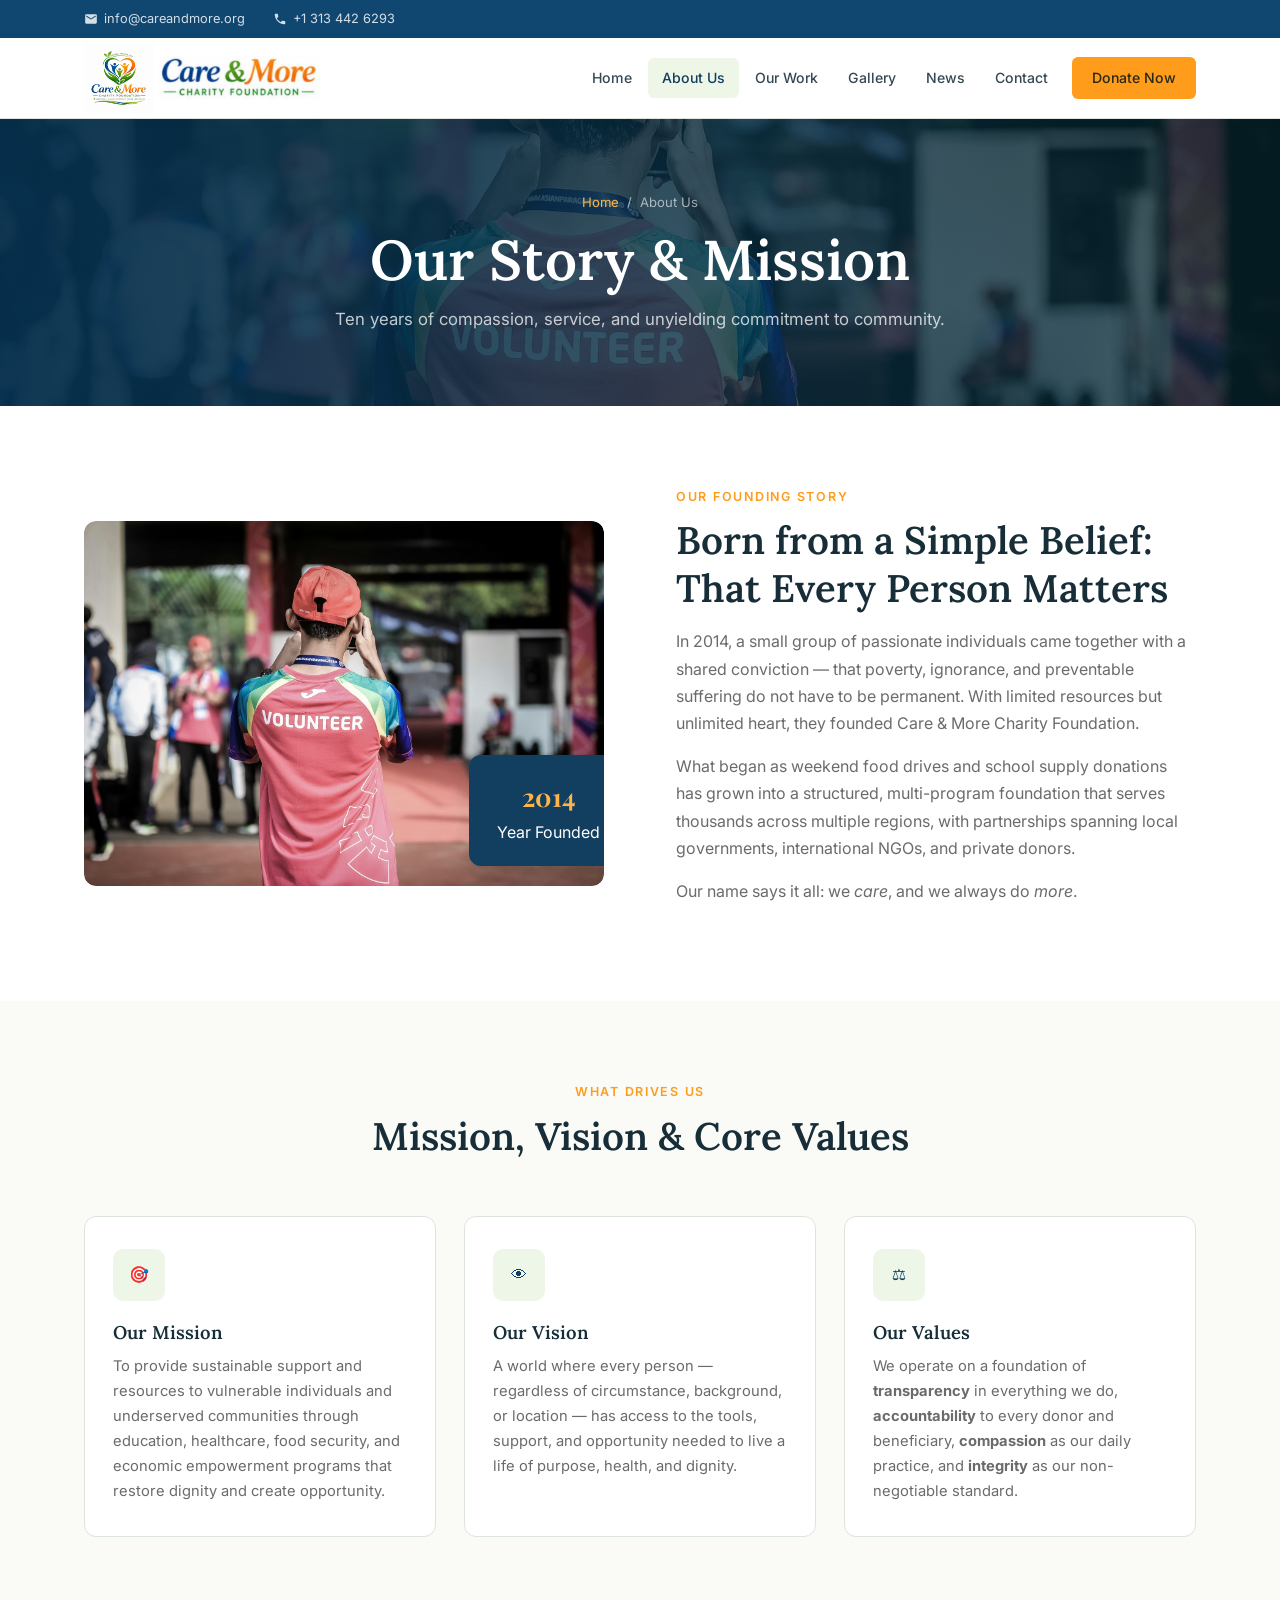
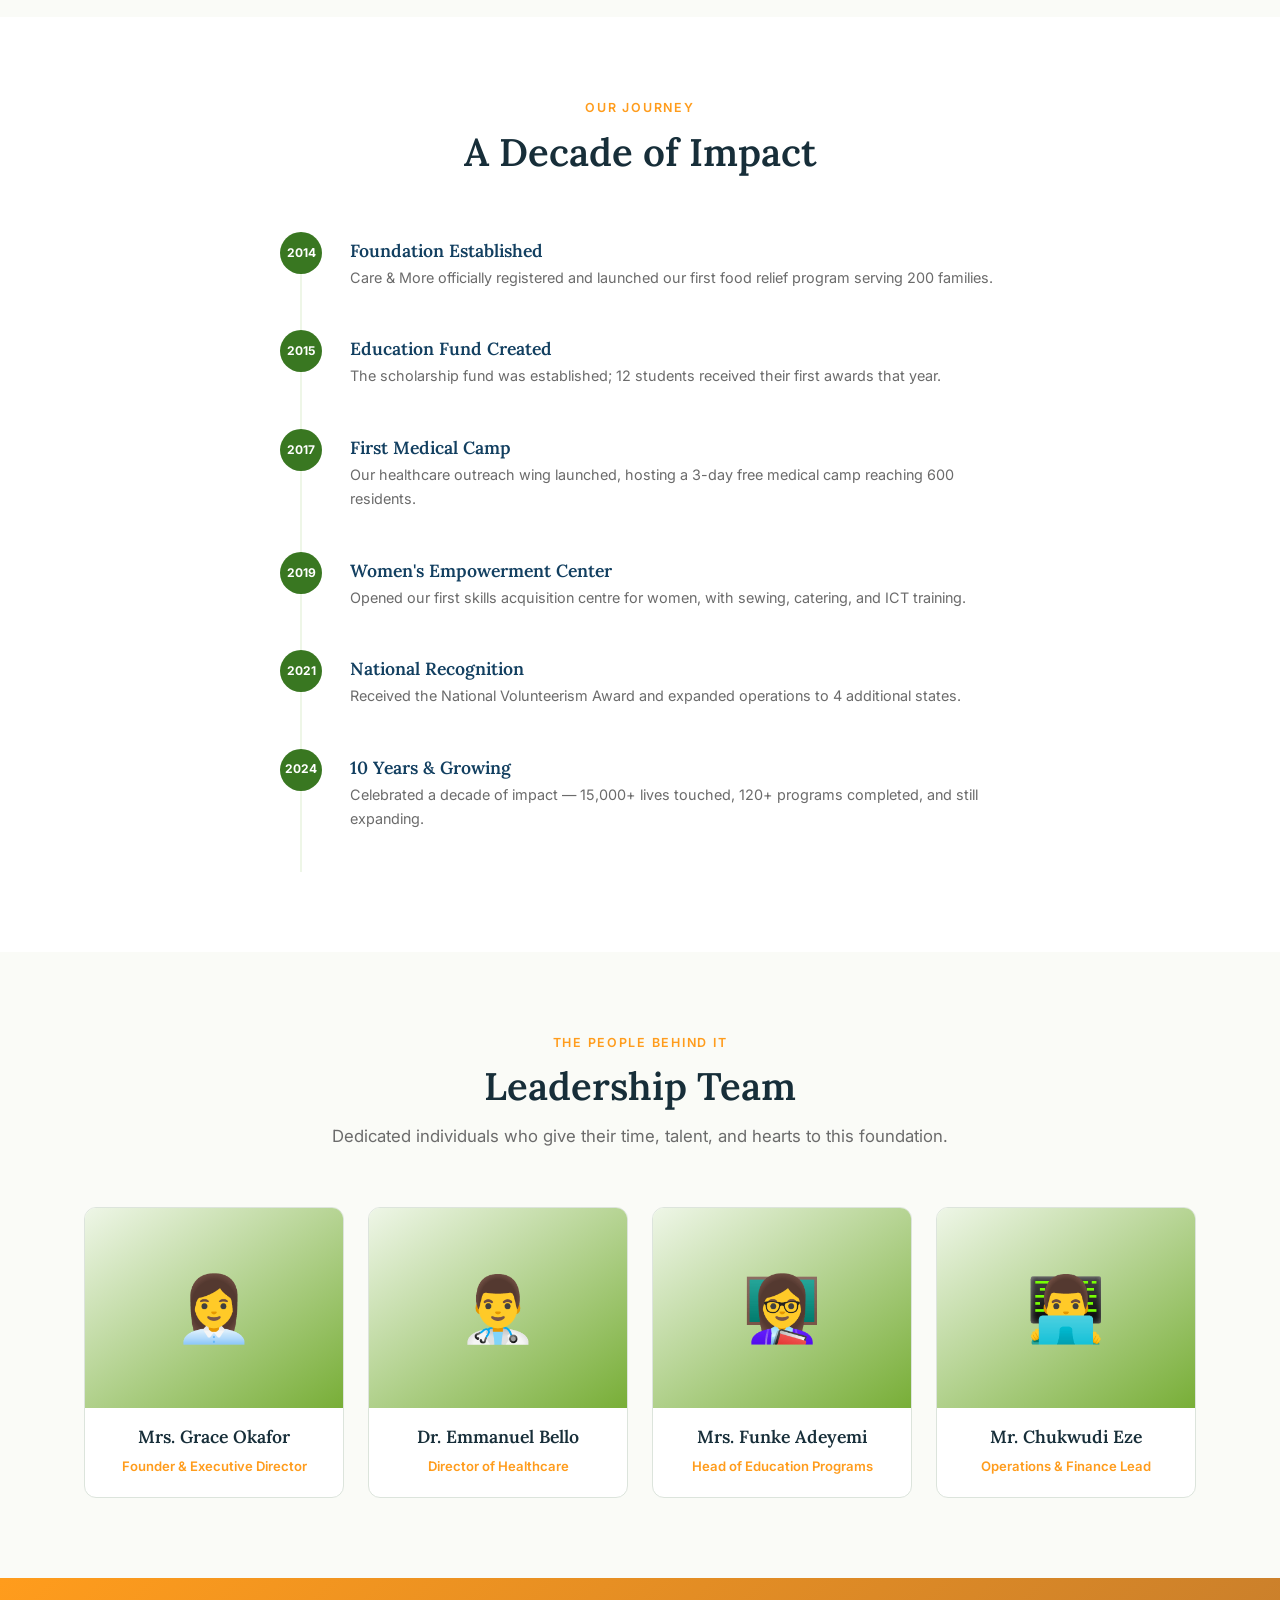
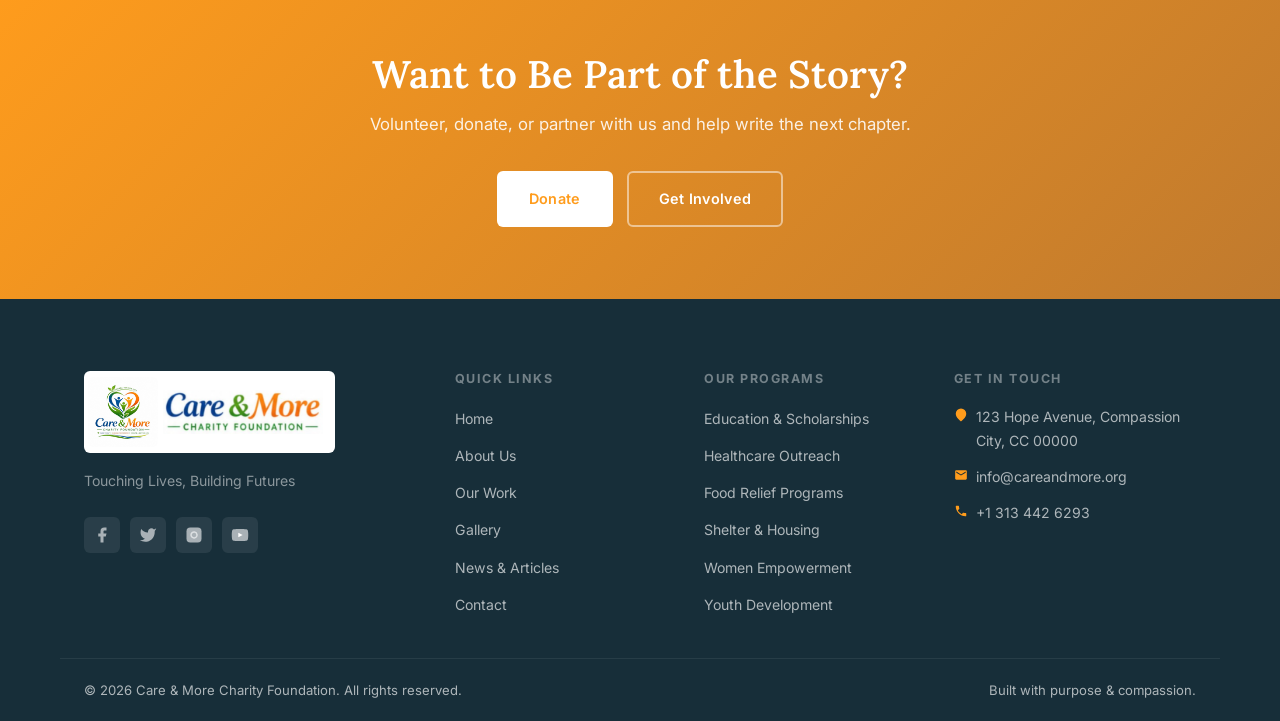
==== commit e9c775f5: "Add files via upload" ====
--- a/about.html
+++ b/about.html
@@ -21,8 +21,7 @@
 <!-- Main nav -->
 <header class="site-header">
 <div class="header-inner">
-<a class="logo-link" href="index.html">
-<img alt="" class="site-logo-img" src="assets/images/emblem.png"/> <span class="wordmark">CARE<span>&amp;</span>MORE <small>CHARITY FOUNDATION</small></span></a>
+<a class="logo-link" href="index.html"><img class="foundation-logo" src="assets/images/logo.png" alt=""><img class="foundation-name" src="assets/images/foundation-name.png" alt="Care &amp; More Charity Foundation — home"></a>
 <button aria-label="Open menu" class="nav-toggle" onclick="document.body.classList.toggle('nav-open')">
 <span></span><span></span><span></span>
 </button>
@@ -197,8 +196,7 @@
 <footer class="site-footer">
 <div class="footer-grid">
 <div class="footer-brand">
-<a class="logo-link footer-logo" href="index.html">
-<img alt="Care &amp; More Charity Foundation Logo" class="site-logo-img" src="assets/images/logo.png"/> </a>
+<a class="logo-link footer-logo" href="index.html"><img class="foundation-logo" src="assets/images/logo.png" alt=""><img class="foundation-name" src="assets/images/foundation-name.png" alt="Care &amp; More Charity Foundation — home"></a>
 <p>Touching Lives, Building Futures</p>
 <div class="social-links">
 <a aria-label="Facebook" class="social-btn" href="#">
--- a/assets/css/main.css
+++ b/assets/css/main.css
@@ -1022,3 +1022,5 @@
 :root{--green-deep:#123f60;--green-mid:#397721;--green-light:#78ae37;--green-pale:#eef6e7;--amber:#ff9c1c;--amber-light:#ffb548;--amber-pale:#fff4df;--ivory:#fafbf7;--ink:#172e39;--ink-mid:#354854;--rule:#dce4dc}
 .topbar{background:#104771}.header-inner{height:80px}.logo-link{gap:11px}.site-header .site-logo-img{height:54px}.wordmark{font-family:Georgia,serif;font-weight:bold;letter-spacing:-.055em;font-size:26px;line-height:1.04;color:#0a4a79}.wordmark span{color:#4e8d26}.wordmark small{display:block;font:700 9px/1.5 Inter,Arial,sans-serif;letter-spacing:1.9px;color:#42772a}.main-nav .nav-donate,.btn-primary{background:var(--amber)!important;color:#272912!important;border-color:transparent}.btn-primary:hover,.main-nav .nav-donate:hover{background:#ffb647!important}.hero{min-height:540px;background:linear-gradient(90deg,rgba(4,27,35,.92) 0%,rgba(5,29,33,.81) 28%,rgba(7,26,30,.37) 57%,rgba(3,18,21,.02) 90%),url(../images/community.jpg) center 39%/cover}.hero::before{display:none}.hero-inner{width:100%;display:block;padding:62px 24px 68px}.hero-content{max-width:620px}.hero-content h1{font-size:clamp(3rem,5.1vw,5.25rem);line-height:1.03;letter-spacing:-.045em}.hero-content h1 em{font-style:italic}.hero-content .eyebrow{background:transparent;border:0;padding:0;font-size:.67rem;letter-spacing:.15em;color:#fff1cd}.hero-content .eyebrow svg{color:#ffae30}.hero-content p{color:#fff;font-size:1.02rem;max-width:465px}.hero-sign{position:absolute;bottom:22px;right:5%;color:#fff;font:700 10px/1.2 Inter,Arial,sans-serif;letter-spacing:.12em;text-shadow:0 1px 4px #111}.hero-sign i{display:inline-block;width:24px;height:2px;background:#ffae30;vertical-align:middle;margin-right:8px}.hero-sign b{margin:0 6px;color:#ffae30}.impact-strip{background:#0e4973;padding:25px 0;border-bottom:4px solid #81ac39}.impact-num{color:white;font-size:2.25rem}.impact-label{color:#e8f1f5}.story-image,.program-image{width:100%;height:365px;object-fit:cover;border-radius:var(--radius-lg)}.about-img-wrap{display:block}.gallery-item{border:0}.gallery-overlay{opacity:1}.gallery-grid[hidden]{display:none}.page-hero{background:linear-gradient(90deg,rgba(5,47,76,.95),rgba(7,40,49,.67)),var(--scene,url(../images/volunteers.jpg)) center 43%/cover}.page-services{--scene:url(../images/learning.jpg)}.page-gallery{--scene:url(../images/youth.jpg)}.page-donate{--scene:url(../images/food.jpg)}.page-news{--scene:url(../images/skills.jpg)}.news-card-img img{width:100%;height:100%;object-fit:cover}.footer-logo img{background:white;border-radius:6px}.topbar a:hover{text-decoration:underline}.nav-toggle{z-index:801}[hidden]{display:none!important}
 @media(min-width:769px) and (max-width:950px){.main-nav a{padding:7px;font-size:.8rem}.wordmark{font-size:21px}.header-inner{padding:0 15px}}@media(max-width:768px){.hero{background-position:58% center;min-height:490px}.hero-inner{padding:48px 22px 64px}.hero-content{max-width:440px}.hero-sign{font-size:8px}.header-inner{height:69px}.site-header .site-logo-img{height:44px}.wordmark{font-size:22px}.story-image,.program-image{height:260px}.impact-item{border-bottom:0;padding:8px}.impact-strip{padding:17px 0}.topbar-inner{flex-wrap:wrap}.about-grid{gap:26px}}
+/* Supplied artwork: full foundation seal and companion nameplate. */
+.logo-link:has(.foundation-logo){display:inline-flex;align-items:center;gap:5px;background:#fff;width:fit-content;max-width:100%;flex-shrink:0}.logo-link .foundation-logo{width:70px;height:70px;object-fit:contain}.logo-link .foundation-name{width:160px;height:auto}.footer-logo:has(.foundation-logo){padding:6px 12px 6px 4px;border-radius:6px}.footer-logo .foundation-name{background:white;border-radius:0}@media(max-width:960px){.logo-link .foundation-logo{width:56px;height:56px}.logo-link .foundation-name{width:132px}}@media(min-width:769px) and (max-width:850px){.main-nav a{padding-inline:5px}.main-nav a.nav-donate{padding-inline:10px;margin-left:2px}}
